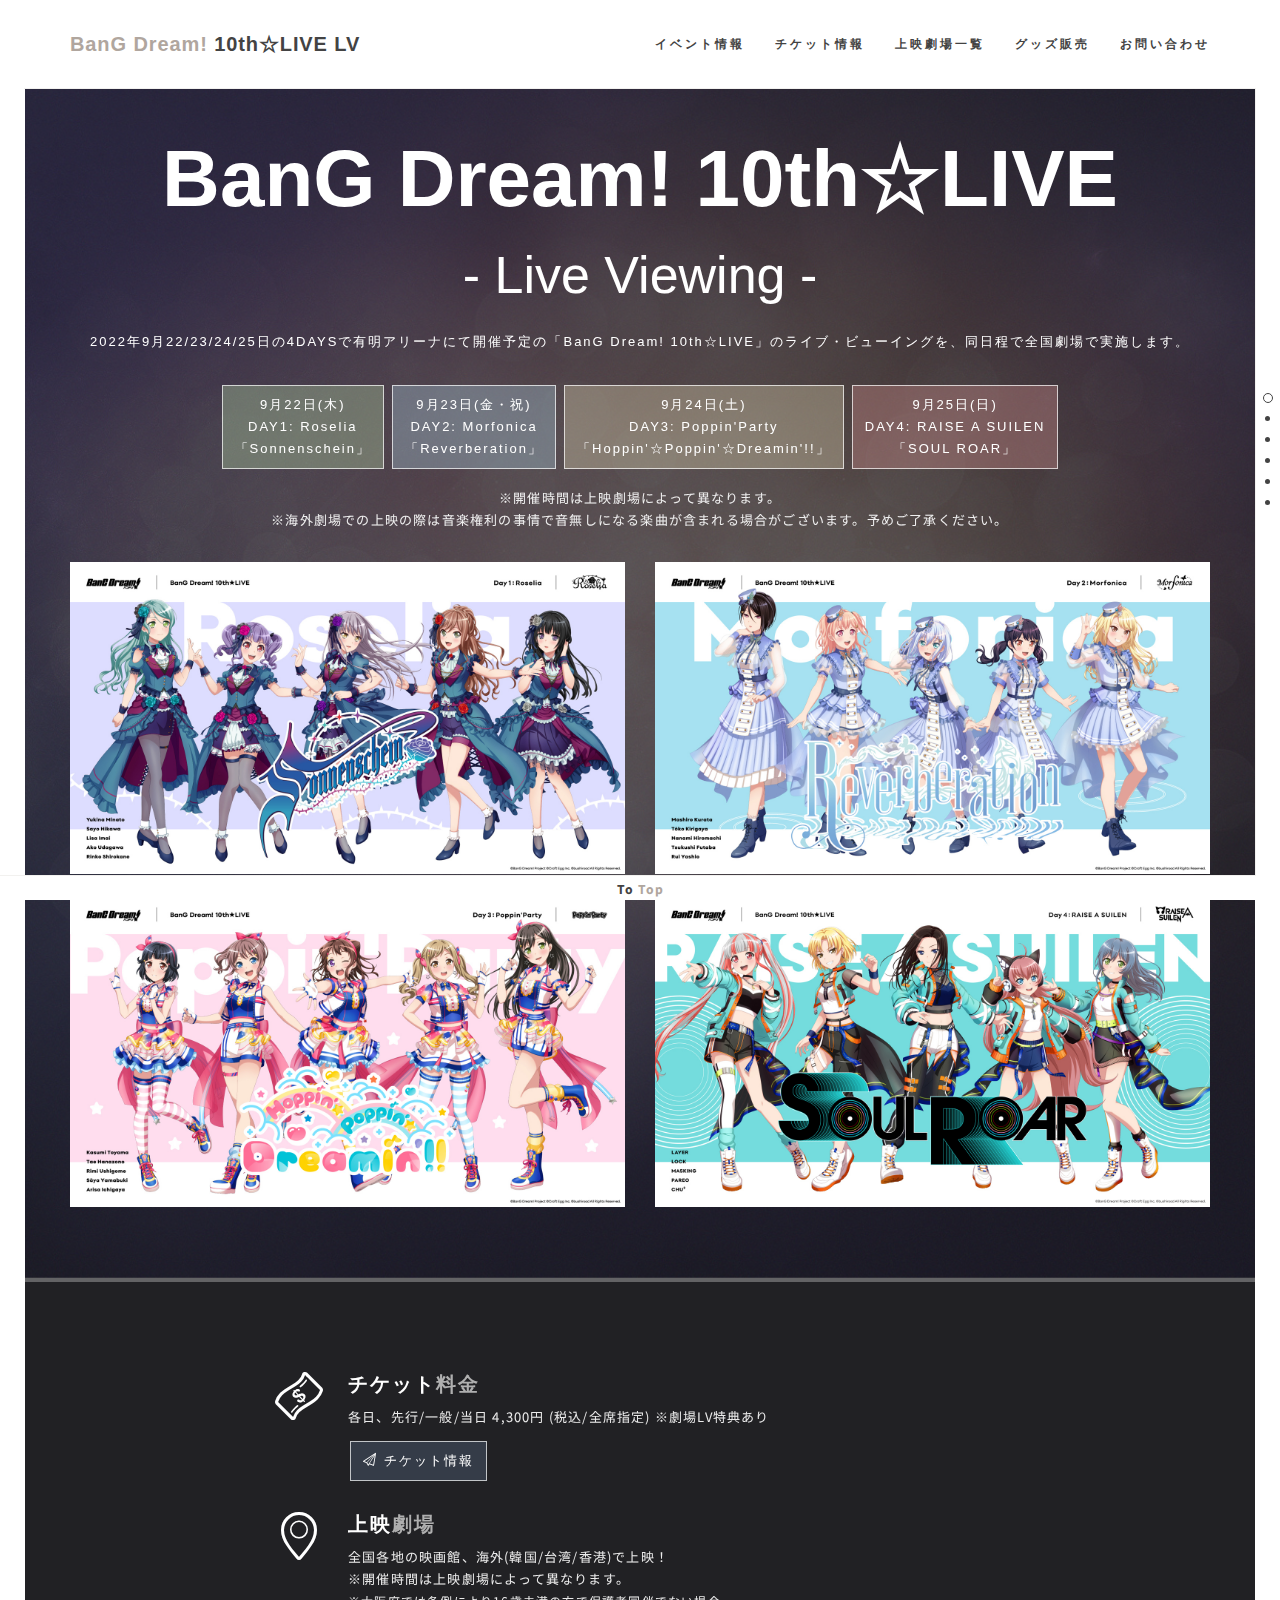
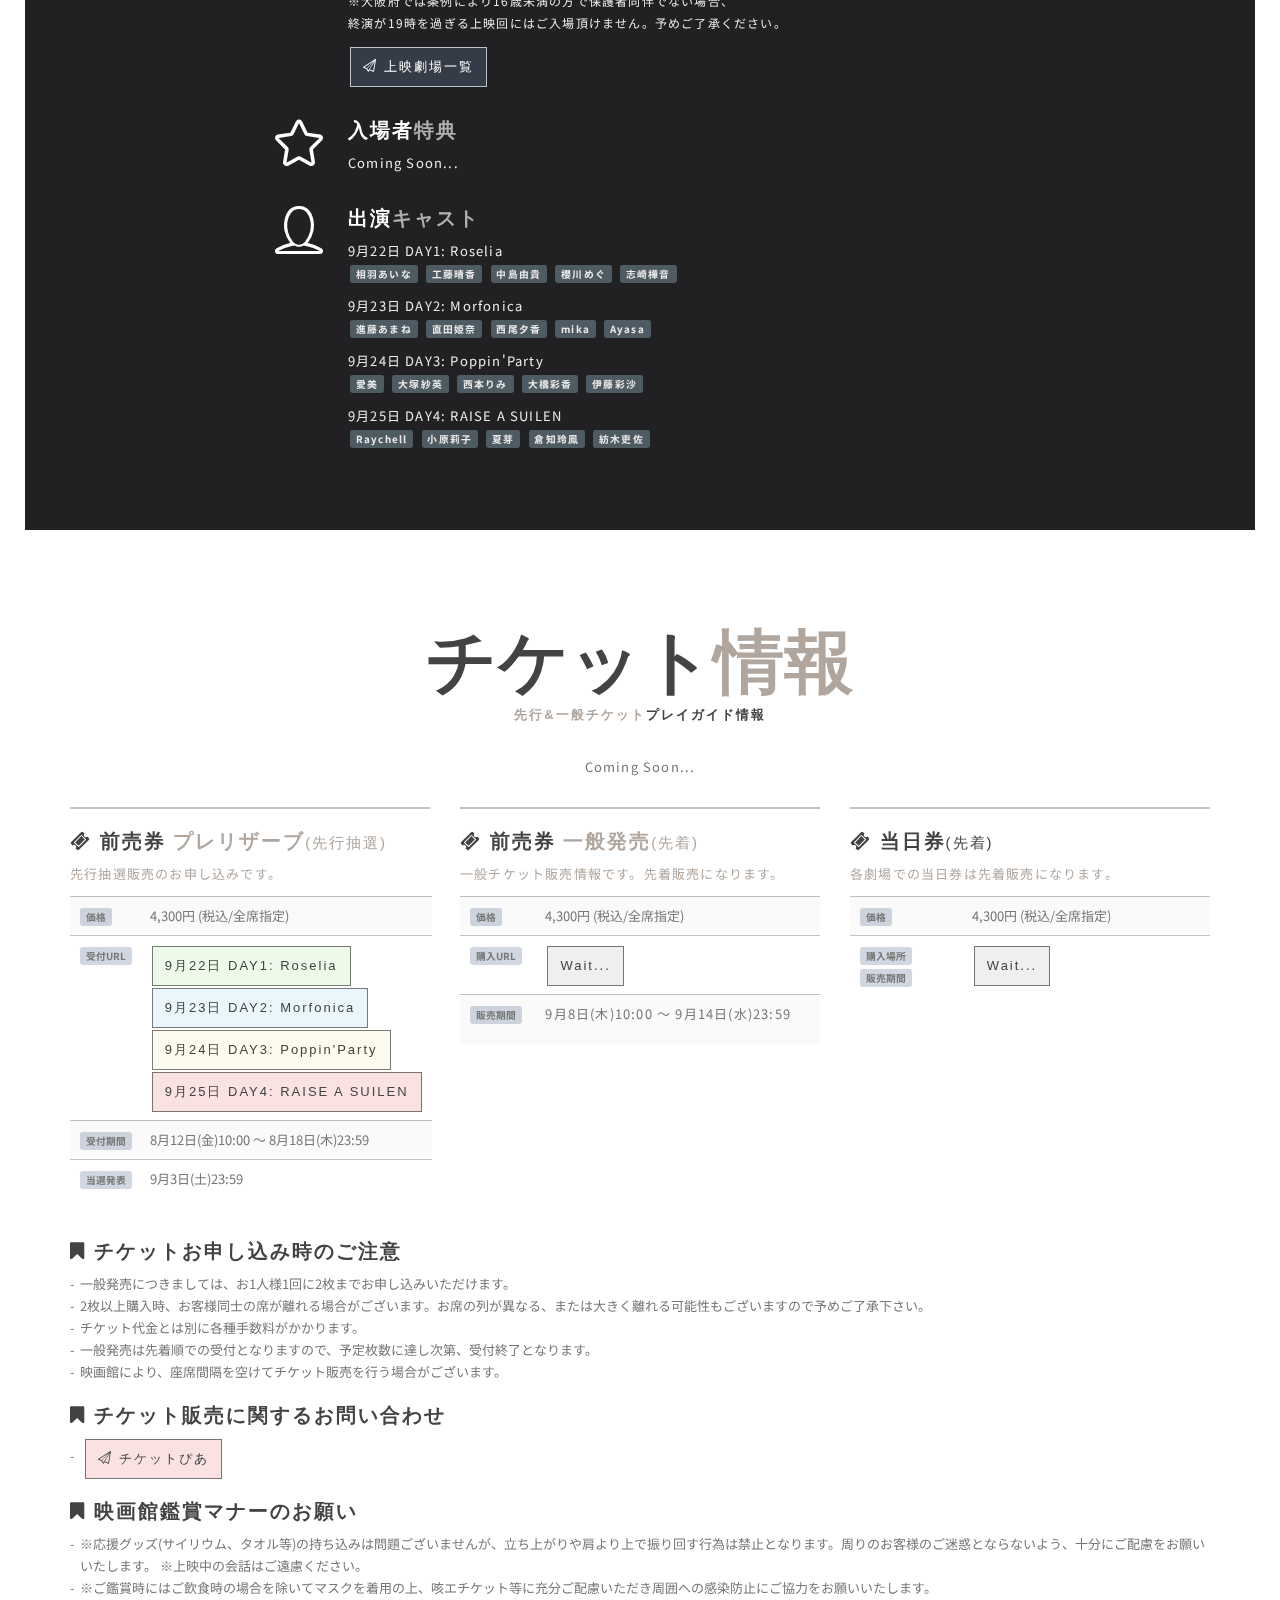
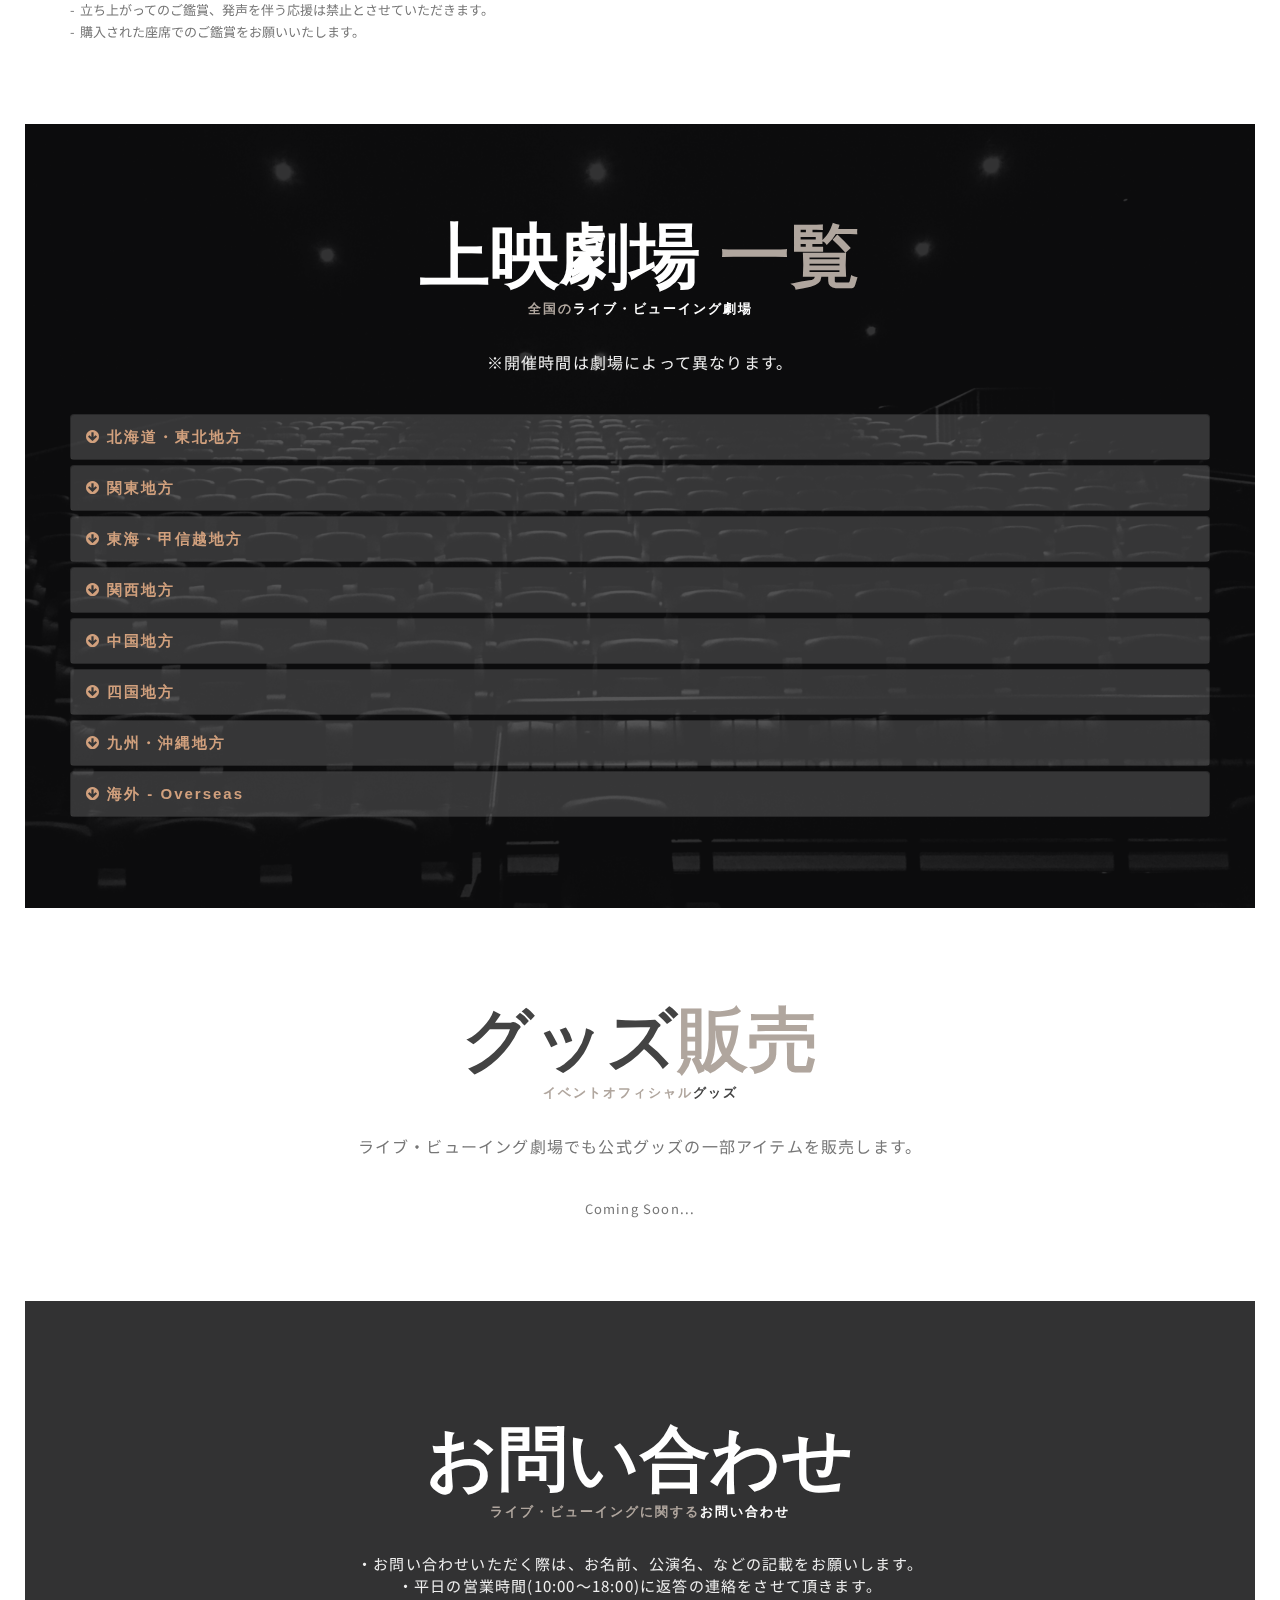
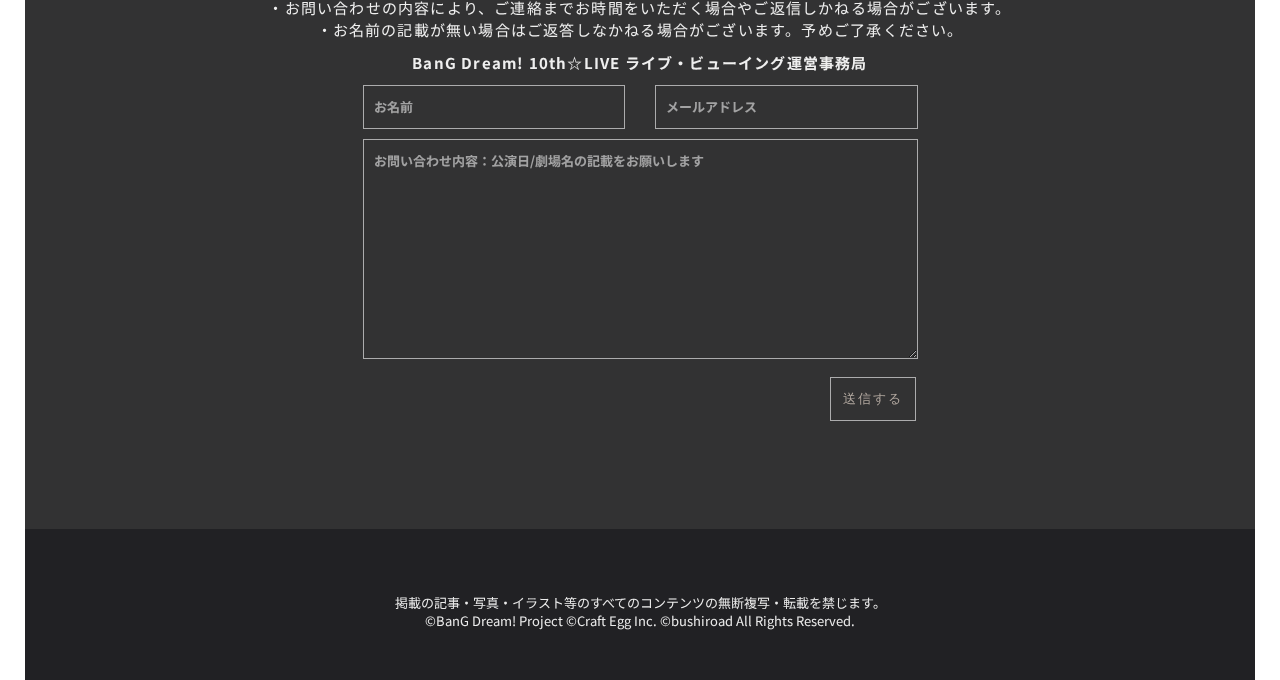
==== index0812.html @ b0d1da99 "切り替え後" ====
<!DOCTYPE html>
<html lang="ja" class="background-100-e">
	<head>
		<meta charset="utf-8" />
    <script type="text/javascript" charset="UTF-8"></script>
		<meta http-equiv="X-UA-Compatible" content="IE=edge">
		<title>BanG Dream! 10th☆LIVE ライブ・ビューイング公式サイト。</title>
		<meta name="description" content="BanG Dream! 10th☆LIVE ライブ・ビューイング公式サイトです。" />
		<meta name="keywords" content="BanG Dream!, バンドリ, Roselia, RAISE A SUILEN ,Morfonica, Poppin'Party, ライブ・ビューイング" />
		<meta name="viewport" content="width=device-width, initial-scale=1.0" />
		<link rel="stylesheet" href="bower_components/fontawesome/css/font-awesome.min.css" />
		<link rel="stylesheet" href="bower_components/animate.css/animate.min.css" />
		<link rel="stylesheet" href="bower_components/minicolors/jquery.minicolors.css" />
		<link rel="stylesheet" href="bower_components/slick.js/slick/slick.css" />
		<link rel="stylesheet" href="bower_components/slick.js/slick/slick-theme.css" />
		<link rel="stylesheet" href="bootstrap/dist/css/bootstrap-custom.min.css" />
		<link rel="stylesheet" href="lib/linecons/style.css" />
		<link rel="stylesheet" href="styles/style.min.css" />
		<link rel="stylesheet" href="theme-custom.css" />
		<link rel="icon" href="favicon.ico" sizes="any">
		<link rel="apple-touch-icon" href="apple-touch-icon.png" />
		<link rel="apple-touch-icon" sizes="57x57" href="apple-touch-icon-57x57.png" />
		<link rel="apple-touch-icon" sizes="72x72" href="apple-touch-icon-72x72.png" />
		<link rel="apple-touch-icon" sizes="76x76" href="apple-touch-icon-76x76.png" />
		<link rel="apple-touch-icon" sizes="114x114" href="apple-touch-icon-114x114.png" />
		<link rel="apple-touch-icon" sizes="120x120" href="apple-touch-icon-120x120.png" />
		<link rel="apple-touch-icon" sizes="144x144" href="apple-touch-icon-144x144.png" />
		<link rel="apple-touch-icon" sizes="152x152" href="apple-touch-icon-152x152.png" />
		<link href="https://fonts.googleapis.com/css2?family=Lato:wght@400;700&family=Noto+Sans+JP:wght@400;700&display=swap" rel="stylesheet">
	</head>
	<body class="state1 background-100-e">
		
		<div class="page-border bottom colors-e background-solid"><a href="#top" class="hover-effect">To <span class="highlight">Top</span></a></div>
		
		<!-- BEGIN: Top menu -->
		<div class="page-border right colors-e background-solid"></div>
		<nav class="navbar navbar-default navbar-fixed-top page-transition colors-e background-solid" role="navigation" id="top-nav">
			<div class="container">
				<div class="navbar-header">
					<a class="menu-toggle navbar-toggle" data-toggle="collapse" data-target=".navbar-collapse" href="#"><span></span></a>
					<a class="navbar-brand" href=""><span class="highlight">BanG Dream!</span> 10th☆LIVE LV</a>
				</div>
				<div class="collapse navbar-collapse">
					<ul class="nav navbar-nav navbar-right">
						<li><a href="#about" class="hover-effect">イベント情報</a></li>
						<li><a href="#playguide" class="hover-effect">チケット情報</a></li>
						<li><a href="#venue" class="hover-effect">上映劇場一覧</a></li>
						<li><a href="#goods" class="hover-effect">グッズ販売</a></li>
						<li><a href="#contact" class="hover-effect">お問い合わせ</a></li>
					</ul>
				</div>
			</div>
		</nav>
		<!-- END: Top menu -->
		<ul id="dot-scroll" class="colors-e background-solid"></ul>
		
		
		<!-- BEGIN: Page content -->
		<section id="home">
			<div class="view">
				<img alt class="bg" src="images/placeholders/img_day4.jpg" />
				<img alt class="bg" src="images/placeholders/img_day3.jpg" />
				<img alt class="bg" src="images/placeholders/img_day2.jpg" />
				<img alt class="bg" src="images/placeholders/img_day1.jpg" />
				<img alt class="bg" src="images/placeholders/img_10th4days.png" />
				<img alt class="bg" src="images/placeholders/img_1920x1200.jpg" />
				<div class="content home-suzi full-size colors-h background-70-g">
					<div class="container">
						<div class="row">
							<div class="col-md-8 col-md-offset-2">
							</div>
						</div>
						<h1 class="text-center">BanG Dream! 10th☆LIVE</h1>
						<h2><span class="thin-font-weight">- Live Viewing -</span></h2>
					  <div class="row mt-30">
							<div class="col-md-12">
								<p class="title text-center">
									2022年9月22/23/24/25日の4DAYSで有明アリーナにて開催予定の「BanG Dream! 10th☆LIVE」のライブ・ビューイングを、同日程で全国劇場で実施します。</p>
						<p class="text-center mt-30">
							<button type="button" class="btn btn-success heading border-heading daybtn">9月22日(木)<br>DAY1: Roselia<br>「Sonnenschein」</button> 
							<button type="button" class="btn btn-info heading border-heading daybtn">9月23日(金・祝)<br>DAY2: Morfonica<br>「Reverberation」</button> 
						    <button type="button" class="btn btn-warning heading border-heading daybtn">9月24日(土)<br>DAY3: Poppin'Party<br>「Hoppin'☆Poppin'☆Dreamin'!!」</button> 
						    <button type="button" class="btn btn-danger heading border-heading daybtn">9月25日(日)<br>DAY4: RAISE A SUILEN<br>「SOUL ROAR」</button>
						</p>
						<p class="text-center">※開催時間は上映劇場によって異なります。<br>
※海外劇場での上映の際は音楽権利の事情で音無しになる楽曲が含まれる場合がございます。予めご了承ください。</p>
						
					</div>
						  <div class="col-sm-12 col-md-6 mt-20">
									<img src="images/placeholders/img_day1.jpg" width="100%" alt="9月22日(木) DAY1: Roselia「Sonnenschein」"/>
							</div>
						  <div class="col-sm-12 col-md-6 mt-20">
									<img src="images/placeholders/img_day2.jpg" width="100%" alt="9月23日(金・祝) DAY2: Morfonica「Reverberation」"/>
							</div>
						  <div class="col-sm-12 col-md-6 mt-20">
									<img src="images/placeholders/img_day3.jpg" width="100%" alt="9月24日(土) DAY3: Poppin'Party「Hoppin'☆Poppin'☆Dreamin'!!」"/>
							</div>
						  <div class="col-sm-12 col-md-6 mt-20">
									<img src="images/placeholders/img_day4.jpg" width="100%" alt="9月25日(日)) DAY4: RAISE A SUILEN「SOUL ROAR」"/>
							</div>
						</div>
					</div>
				</div>
				</div>
		</section>
			
		<section id="about">
			
			<div class="view">
				<div class="content colors-g">
					<div class="container">						
						
						
						<div class="row">
							
							<div class="col-md-8 col-md-offset-2">
								<div class="col-icon">
									<i class="li_banknote"></i>
								</div>
								<div class="col-content">
									<h4>チケット<span class="highlight">料金</span></h4>
									<p>各日、先行/一般/当日 4,300円 (税込/全席指定) ※劇場LV特典あり</p>
									<p><a href="#playguide">
									  <button type="button" class="btn btn-primary heading border-heading"><i class="li_paperplane"></i> チケット情報</button>
									</a></p>
								</div>
							</div>
							
							</div>
						<div class="row">
							
							<div class="col-md-8 col-md-offset-2">
								<div class="col-icon">
									<i class="li_location"></i>
								</div>
								<div class="col-content">
									<h4>上映<span class="highlight">劇場</span></h4>
									<p>全国各地の映画館、海外(韓国/台湾/香港)で上映！<br>
										※開催時間は上映劇場によって異なります。<br>
<span class="small">※大阪府では条例により16歳未満の方で保護者同伴でない場合、<br>
終演が19時を過ぎる上映回にはご入場頂けません。予めご了承ください。</span></p>
									<p><a href="#venue">
									  <button type="button" class="btn btn-primary heading border-heading"><i class="li_paperplane"></i> 上映劇場一覧</button>
									</a></p>
								</div>
							</div>
							
						</div>
						<div class="row">
							<div class="col-md-8 col-md-offset-2">
								<div class="col-icon">
									<i class="li_star"></i>
								</div>
								<div class="col-content">
									<h4>入場者<span class="highlight">特典</span></h4>
									<p>Coming Soon...</p>
								</div>
							</div>
							
							</div>
						<div class="row">
							
							<div class="col-md-8 col-md-offset-2">
								<div class="col-icon">
									<i class="li_user"></i>
								</div>
								<div class="col-content">
									<h4>出演<span class="highlight">キャスト</span></h4>
									<p>9月22日 DAY1: Roselia<br>
<span class="label label-info">相羽あいな</span> <span class="label label-info">工藤晴香</span> <span class="label label-info">中島由貴</span> <span class="label label-info">櫻川めぐ</span> <span class="label label-info">志崎樺音</span></p>
									<p>9月23日 DAY2: Morfonica<br>
<span class="label label-info">進藤あまね</span> <span class="label label-info">直田姫奈</span> <span class="label label-info">西尾夕香</span> <span class="label label-info">mika</span> <span class="label label-info">Ayasa</span></p>
									<p>9月24日 DAY3: Poppin'Party<br>
<span class="label label-info">愛美</span> <span class="label label-info">大塚紗英</span> <span class="label label-info">西本りみ</span> <span class="label label-info">大橋彩香</span> <span class="label label-info">伊藤彩沙</span></p>
									<p>9月25日 DAY4: RAISE A SUILEN<br>
<span class="label label-info">Raychell</span> <span class="label label-info">小原莉子</span> <span class="label label-info">夏芽</span> <span class="label label-info">倉知玲鳳</span> <span class="label label-info">紡木吏佐</span></p>

									
								</div>
							</div>
						</div>
					</div>
				</div>
			</div>
			
		</section>
		
		<section id="playguide">
			<div class="view">
				<img alt class="bg" src="images/placeholders/img_10th4days.png" />
				<img alt class="bg" src="images/placeholders/img_10th4days.png" />
				<div class="content colors-e">
					<div class="container">
						<h2>チケット<span class="highlight">情報</span></h2>
						<p class="header-details"><span class="highlight">先行&amp;一般チケット</span>プレイガイド情報</p>
						<p class="text-center">Coming Soon...</p>
						<div class="row">
							
							<div class="col-md-4 top-line">
								<h4><i class="fa fa-ticket "></i> 前売券 <span class="highlight">プレリザーブ<span class="small">(先行抽選)</span></span> </h4>
								<p class="highlight">先行抽選販売のお申し込みです。</p>
								<table class="table">
									<tbody>
		<tr class="active">
			<td><span class="label label-primary">価格</span></td>
			<td>4,300円 (税込/全席指定)</td>
		</tr>
										<tr>
											<td><span class="label label-primary">受付URL</span></td>
			<td><a href="https://w.pia.jp/t/bang-dream-10th-r/" target="_blank"><button type="button" class="btn btn-success heading border-heading">9月22日 DAY1: Roselia</button></a><br>
				<a href="https://w.pia.jp/t/bang-dream-10th-m/" target="_blank"><button type="button" class="btn btn-info heading border-heading">9月23日 DAY2: Morfonica</button></a><br>
				<a href="https://w.pia.jp/t/bang-dream-10th-p/" target="_blank"><button type="button" class="btn btn-warning heading border-heading">9月24日 DAY3: Poppin'Party</button></a><br>
				<a href="https://w.pia.jp/t/bang-dream-10th-ra/" target="_blank"><button type="button" class="btn btn-danger heading border-heading">9月25日 DAY4: RAISE A SUILEN</button></a>
		 			</td>
		</tr>
		<tr class="active">
			<td><span class="label label-primary">受付期間</span></td>
			<td>8月12日(金)10:00 ～ 8月18日(木)23:59</td>
		</tr>
		<tr>
			<td><span class="label label-primary">当選発表</span></td>
			<td>9月3日(土)23:59</td>
		</tr>
	</tbody>
								</table>
							</div>
							<div class="col-md-4 top-line">
								<h4><i class="fa fa-ticket "></i> 前売券 <span class="highlight">一般発売<span class="small">(先着)</span></span></h4>
								<p class="highlight">一般チケット販売情報です。先着販売になります。</p>
								<table class="table">
									<tbody>
										<tr class="active">
											<td><span class="label label-primary">価格</span></td>
			<td>4,300円 (税込/全席指定)</td>
		</tr>
		<tr>
			<td><span class="label label-primary">購入URL</span></td>
			<td>
			  <button type="button" class="btn heading border-heading">Wait...</button>
		 			</td>
		</tr>
		<tr class="active">
			<td><span class="label label-primary">販売期間</span></td>
			<td><p>9月8日(木)10:00 ～ 9月14日(水)23:59</p></td>
		</tr>
	</tbody>
								</table>
							</div>
							<div class="col-md-4 top-line">
								<h4><i class="fa fa-ticket "></i> 当日券<span class="small">(先着)</span></h4>
								<p class="highlight">各劇場での当日券は先着販売になります。</p>
								<table class="table">
									<tbody>
										<tr class="active">
											<td><span class="label label-primary">価格</span></td>
			<td>4,300円 (税込/全席指定)</td>
		</tr>
		<tr>
			<td><span class="label label-primary">購入場所</span><br>
<span class="label label-primary">販売期間</span></td>
			<td><button type="button" class="btn heading border-heading">Wait...</button>
				<!-- 6月17日(金) ～ 各劇場で随時発売開始 --></td>
		</tr>
	</tbody>
								</table>
								
							</div>
							
						</div>

						<h4><i class="fa fa-bookmark "></i> チケットお申し込み時のご注意</h4>
						<ul class="simple">
						<li>一般発売につきましては、お1人様1回に2枚までお申し込みいただけます。</li>
						<li>2枚以上購入時、お客様同士の席が離れる場合がございます。お席の列が異なる、または大きく離れる可能性もございますので予めご了承下さい。</li>
						<li>チケット代金とは別に各種手数料がかかります。</li>
							<li>一般発売は先着順での受付となりますので、予定枚数に達し次第、受付終了となります。</li>
							<li>映画館により、座席間隔を空けてチケット販売を行う場合がございます。</li>
						</ul>
						<h4><i class="fa fa-bookmark "></i> チケット販売に関するお問い合わせ</h4>
						<ul class="simple">
						<li><a href="https://t.pia.jp/help/index.jsp" target="_blank">
						  <button type="button" class="btn btn-danger heading border-heading"><i class="li_paperplane"></i> チケットぴあ</button>
						</a></li>
						</ul>
						<h4><i class="fa fa-bookmark "></i> 映画館鑑賞マナーのお願い</h4>
						<ul class="simple">
						<li>※応援グッズ(サイリウム、タオル等)の持ち込みは問題ございませんが、立ち上がりや肩より上で振り回す行為は禁止となります。周りのお客様のご迷惑とならないよう、十分にご配慮をお願いいたします。
							※上映中の会話はご遠慮ください。</li>
							<li>※ご鑑賞時にはご飲食時の場合を除いてマスクを着用の上、咳エチケット等に充分ご配慮いただき周囲への感染防止にご協力をお願いいたします。</li>
<li>立ち上がってのご鑑賞、発声を伴う応援は禁止とさせていただきます。</li>
<li>購入された座席でのご鑑賞をお願いいたします。</li>
						</ul>

					</div>
				</div>
			</div>
			
		</section>
		
		
		<section id="venue">
			<div class="view">
				<img alt class="bg" src="images/placeholders/img_1920x1200c.jpg" /><img alt class="bg" src="images/placeholders/img_1920x1200c.jpg" />
				<div class="content colors-h">
					<div class="container">
						<h2>上映劇場 <span class="highlight">一覧</span></h2>
						<p class="header-details"><span class="highlight">全国の</span>ライブ・ビューイング劇場</p>
						<p class="lead">※開催時間は劇場によって異なります。</p>
						<div class="row">
    <div class="col-md-12">
        <div class="panel-group">
<div class="panel panel-default">
<div class="panel-heading">
<h4 class="panel-title">
<a data-toggle="collapse" data-parent="#accordion" href="#collapseOne">
<i class="fa fa-arrow-circle-down"></i> 北海道・東北地方
</a>
</h4>
</div>
<div id="collapseOne" class="panel-collapse collapse">
<div class="panel-body">
<table class="table">
<thead>
<tr>
<th>都道府県名</th>
<th>劇場名</th>
<th>電話番号</th>
<th>上映日</th>
</tr>
</thead>
<tbody>
<tr class="active">
<td>北海道</td>
<td>イオンシネマ旭川駅前 <a href="https://www.aeoncinema.com/cinema/asahikawa/" target="_blank"><span class="label label-default">WEB</span></a></td>
<td><a target="_blank"  href="tel:0166-74-6411"><i class="fa fa-phone"></i> 0166-74-6411</a></td>
<td>
<div><span class="label label-info">9/22(木)</span>　<span class="label label-danger">9/23(金)</span>　<span class="label label-danger">9/24(土)</span>　<span class="label label-danger">9/25(日)</span></div>
</td>
</tr>
<tr>
<td>宮城県</td>
<td>イオンシネマ新利府 <a href="https://www.aeoncinema.com/cinema/rifu/" target="_blank"><span class="label label-default">WEB</span></a></td>
<td><a target="_blank"  href="tel:022-349-5990"><i class="fa fa-phone"></i> 022-349-5990</a></td>
<td>
<div><span class="label label-info">9/22(木)</span>　<span class="label label-danger">9/23(金)</span>　<span class="label label-danger">9/24(土)</span>　<span class="label label-danger">9/25(日)</span></div>
</td>
</tr>
<tr class="active">
<td>山形県</td>
<td>イオンシネマ天童 <a href="https://www.aeoncinema.com/cinema/tendo/" target="_blank"><span class="label label-default">WEB</span></a></td>
<td><a target="_blank"  href="tel:023-665-1166"><i class="fa fa-phone"></i> 023-665-1166</a></td>
<td>
<div><span class="label label-info">9/22(木)</span>　<span class="label label-danger">9/23(金)</span>　<span class="label label-danger">9/24(土)</span>　<span class="label label-danger">9/25(日)</span></div>
</td>
</tr>
<tr>
<td>福島県</td>
<td>イオンシネマ福島 <a href="https://www.aeoncinema.com/cinema/fukushima/" target="_blank"><span class="label label-default">WEB</span></a></td>
<td><a target="_blank"  href="tel:024-533-0740"><i class="fa fa-phone"></i> 024-533-0740</a></td>
<td>
<div><span class="label label-info">9/22(木)</span>　<span class="label label-danger">9/23(金)</span>　<span class="label label-danger">9/24(土)</span>　<span class="label label-danger">9/25(日)</span></div>
</td>
</tr>
</tbody>
</table>

</div>
</div>
</div>
<div class="panel panel-default">
<div class="panel-heading">
<h4 class="panel-title">
<a data-toggle="collapse" data-parent="#accordion" href="#collapseTwo">
<i class="fa fa-arrow-circle-down"></i> 関東地方
</a>
</h4>
</div>
<div id="collapseTwo" class="panel-collapse collapse">
<div class="panel-body">
<table class="table">
<thead>
<tr>
<th>都道府県名</th>
<th>劇場名</th>
<th>電話番号</th>
<th>上映日</th>
</tr>
</thead>
<tbody>
<tr class="active">
<td>茨城県</td>
<td>TOHOシネマズひたちなか <a href="https://hlo.tohotheater.jp/net/schedule/024/TNPI2000J01.do" target="_blank"><span class="label label-default">WEB</span></a></td>
<td><a target="_blank"  href="tel:0570-783-018"><i class="fa fa-phone"></i> 0570-783-018</a></td>
<td>
<div><span class="label label-info">9/22(木)</span>　<span class="label label-danger">9/23(金)</span>　<span class="label label-danger">9/24(土)</span>　<span class="label label-danger">9/25(日)</span></div>
</td>
</tr>
<tr class="active">
<td>群馬県</td>
<td>イオンシネマ高崎 <a href="https://www.aeoncinema.com/cinema/takasaki/" target="_blank"><span class="label label-default">WEB</span></a></td>
<td><a target="_blank"  href="tel:027-310-9702"><i class="fa fa-phone"></i> 027-310-9702</a></td>
<td>
<div><span class="label label-info">9/22(木)</span>　<span class="label label-danger">9/23(金)</span>　<span class="label label-danger">9/24(土)</span>　<span class="label label-danger">9/25(日)</span></div>
</td>
</tr>
<tr>
<td>埼玉県</td>
<td>シネプレックス幸手 <a href="https://www.unitedcinemas.jp/satte/about-theater.html" target="_blank"><span class="label label-default">WEB</span></a></td>
<td><a target="_blank"  href="tel:0570-783-733"><i class="fa fa-phone"></i> 0570-783-733</a></td>
<td>
<div><span class="label label-info">9/22(木)</span>　<span class="label label-danger">9/23(金)</span>　<span class="label label-danger">9/24(土)</span>　<span class="label label-danger">9/25(日)</span></div>
</td>
</tr>
<tr>
<td>埼玉県</td>
<td>イオンシネマ大宮 <a href="https://cinema.aeoncinema.com/wm/ohmiya/" target="_blank"><span class="label label-default">WEB</span></a></td>
<td><a target="_blank"  href="tel:048-654-9494"><i class="fa fa-phone"></i> 048-654-9494</a></td>
<td>
<div><span class="label label-info">9/22(木)</span>　<span class="label label-danger">9/23(金)</span>　<span class="label label-danger">9/24(土)</span>　<span class="label label-danger">9/25(日)</span></div>
</td>
</tr>
<tr class="active">
<td>埼玉県</td>
<td>イオンシネマ熊谷 <a href="https://www.aeoncinema.com/cinema/kumagaya/" target="_blank"><span class="label label-default">WEB</span></a></td>
<td><a target="_blank"  href="tel:048-526-0707"><i class="fa fa-phone"></i> 048-526-0707</a></td>
<td>
    <div><span class="label label-info">9/22(木)</span>　<span class="label label-danger">9/23(金)</span>　<span class="label label-danger">9/24(土)</span>　<span class="label label-danger">9/25(日)</span></div>
</td>
</tr>
<tr class="active">
<td>千葉県</td>
<td>MOVIX柏の葉 <a href="https://www.smt-cinema.com/site/kashiwanoha/" target="_blank"><span class="label label-default">WEB</span></a></td>
<td><a target="_blank"  href="tel:050-6865-3401"><i class="fa fa-phone"></i> 050-6865-3401</a></td>
<td>
<div><span class="label label-info">9/22(木)</span>　<span class="label label-danger">9/23(金)</span>　<span class="label label-danger">9/24(土)</span>　<span class="label label-danger">9/25(日)</span></div>
</td>
</tr>
<tr class="active">
<td>千葉県</td>
<td>TOHOシネマズ市原 <a href="https://hlo.tohotheater.jp/net/schedule/071/TNPI2000J01.do" target="_blank"><span class="label label-default">WEB</span></a></td>
<td><a target="_blank"  href="tel:050-6868-5058"><i class="fa fa-phone"></i> 050-6868-5058</a></td>
<td>
<div><span class="label label-info">9/22(木)</span>　<span class="label label-danger">9/23(金)</span>　<span class="label label-danger">9/24(土)</span>　<span class="label label-danger">9/25(日)</span></div>
</td>
</tr>
<tr>
<td>千葉県</td>
<td>イオンシネマ千葉ニュータウン <a href="https://www.aeoncinema.com/cinema/chiba/" target="_blank"><span class="label label-default">WEB</span></a></td>
<td><a target="_blank"  href="tel:0476-40-7887"><i class="fa fa-phone"></i> 0476-40-7887</a></td>
<td>
<div><span class="label label-info">9/22(木)</span>　<span class="label label-danger">9/23(金)</span>　<span class="label label-danger">9/24(土)</span>　<span class="label label-danger">9/25(日)</span></div>
</td>
</tr>
<tr class="active">
	<td>千葉県</td>
    <td>イオンシネマ幕張新都心 <a href="https://www.aeoncinema.com/cinema/makuhari/" target="_blank"><span class="label label-default">WEB</span></a></td>
    <td><a target="_blank"  href="tel:043-213-3500"><i class="fa fa-phone"></i> 043-213-3500</a></td>
    <td>
    <div><span class="label label-info">9/22(木)</span>　<span class="label label-danger">9/23(金)</span>　<span class="label label-danger">9/24(土)</span>　<span class="label label-danger">9/25(日)</span></div>
    </td>
    </tr>
<tr>
<td>東京都</td>
<td>新宿ピカデリー <a href="http://www.smt-cinema.com/site/shinjuku/" target="_blank"><span class="label label-default">WEB</span></a></td>
<td><a target="_blank"  href="tel:050-6861-3011"><i class="fa fa-phone"></i> 050-6861-3011</a></td>
<td>
<div><span class="label label-info">9/22(木)</span></div>
</td>
</tr>
<tr>
<td>東京都</td>
<td>グランドシネマサンシャイン池袋 <a href="https://www.unitedcinemas.jp/odaiba/index.html" target="_blank"><span class="label label-default">WEB</span></a></td>
<td><a target="_blank"  href="tel:03-6915-2722"><i class="fa fa-phone"></i> 03-6915-2722</a></td>
<td>
<div><span class="label label-info">9/22(木)</span></div>
</td>
</tr>
<tr>
<td>東京都</td>
<td>ユナイテッド・シネマ アクアシティお台場 <a href="https://www.unitedcinemas.jp/odaiba/index.html" target="_blank"><span class="label label-default">WEB</span></a></td>
<td><a target="_blank"  href="tel:0570-783-804"><i class="fa fa-phone"></i> 0570-783-804</a></td>
<td>
<div><span class="label label-info">9/22(木)</span>　<span class="label label-danger">9/23(金)</span>　<span class="label label-danger">9/24(土)</span>　<span class="label label-danger">9/25(日)</span></div>
</td>
</tr>
<tr class="active">
    <td>東京都</td>
    <td>TOHOシネマズ南大沢 <a href="https://hlo.tohotheater.jp/net/schedule/006/TNPI2000J01.do" target="_blank"><span class="label label-default">WEB</span></a></td>
    <td><a target="_blank"  href="tel:050-6868-5016"><i class="fa fa-phone"></i> 050-6868-5016</a></td>
    <td>
    <div><span class="label label-info">9/22(木)</span>　<span class="label label-danger">9/23(金)</span>　<span class="label label-danger">9/24(土)</span>　<span class="label label-danger">9/25(日)</span></div>
    </td>
    </tr>
<tr>
<td>東京都</td>
<td>TOHOシネマズ錦糸町 <a href="https://hlo.tohotheater.jp/net/schedule/029/TNPI2000J01.do" target="_blank"><span class="label label-default">WEB</span></a></td>
<td><a target="_blank"  href="tel:03-5637-1040"><i class="fa fa-phone"></i> 03-5637-1040</a></td>
<td>
<div><span class="label label-info">9/22(木)</span>　<span class="label label-danger">9/23(金)</span>　<span class="label label-danger">9/24(土)</span>　<span class="label label-danger">9/25(日)</span></div>
</td>
</tr>
<tr>
<td>東京都</td>
<td>T・ジョイ PRINCE 品川 <a href="https://tjoy.jp/t-joy_yokohama" target="_blank"><span class="label label-default">WEB</span></a></td>
<td><a target="_blank"  href="tel:045-534-5680"><i class="fa fa-phone"></i> 045-534-5680</a></td>
<td>
<div><span class="label label-info">9/22(木)</span>　<span class="label label-danger">9/23(金)</span>　<span class="label label-danger">9/24(土)</span>　<span class="label label-danger">9/25(日)</span></div>
</td>
</tr>
<tr class="active">
<td>東京都</td>
<td>イオンシネマ板橋 <a href="https://www.aeoncinema.com/cinema/itabashi/" target="_blank"><span class="label label-default">WEB</span></a></td>
<td><a target="_blank"  href="tel:03-3937-1551"><i class="fa fa-phone"></i> 03-3937-1551</a></td>
<td>
<div><span class="label label-info">9/22(木)</span>　<span class="label label-danger">9/23(金)</span>　<span class="label label-danger">9/24(土)</span>　<span class="label label-danger">9/25(日)</span></div>
</td>
</tr>	 	
<tr>
<td>神奈川県</td>
<td>TOHOシネマズららぽーと横浜 <a href="https://hlo.tohotheater.jp/net/schedule/036/TNPI2000J01.do" target="_blank"><span class="label label-default">WEB</span></a></td>
<td><a target="_blank"  href="tel:050-6868-5046"><i class="fa fa-phone"></i> 050-6868-5046</a></td>
<td>
<div><span class="label label-info">9/22(木)</span>　<span class="label label-danger">9/23(金)</span>　<span class="label label-danger">9/24(土)</span>　<span class="label label-danger">9/25(日)</span></div>
</td>
</tr>
<tr>
<td>神奈川県</td>
<td>Ｔ・ジョイ横浜  <a href="https://tjoy.jp/t-joy_yokohama" target="_blank"><span class="label label-default">WEB</span></a></td>
<td><a target="_blank"  href="tel:045-534-5680"><i class="fa fa-phone"></i> 045-534-5680</a></td>
<td>
<div><span class="label label-info">9/22(木)</span>　<span class="label label-danger">9/23(金)</span>　<span class="label label-danger">9/24(土)</span>　<span class="label label-danger">9/25(日)</span></div>
</td>
</tr>
<tr>
<td>神奈川県</td>
<td>イオンシネマ茅ヶ崎 <a href="https://www.aeoncinema.com/cinema/chigasaki/" target="_blank"><span class="label label-default">WEB</span></a></td>
<td><a target="_blank"  href="tel:0467-57-1000"><i class="fa fa-phone"></i> 0467-57-1000</a></td>
<td>
<div><span class="label label-info">9/22(木)</span>　<span class="label label-danger">9/23(金)</span>　<span class="label label-danger">9/24(土)</span>　<span class="label label-danger">9/25(日)</span></div>
</td>
</tr>
<tr class="active">
<td>神奈川県</td>
<td>イオンシネマ海老名 <a href="https://www.aeoncinema.com/cinema/ebina/" target="_blank"><span class="label label-default">WEB</span></a></td>
<td><a target="_blank"  href="tel:046-233-4444"><i class="fa fa-phone"></i> 046-233-4444</a></td>
<td>
<div><span class="label label-info">9/22(木)</span>　<span class="label label-danger">9/23(金)</span>　<span class="label label-danger">9/24(土)</span>　<span class="label label-danger">9/25(日)</span></div>
</td>
</tr>
</tbody>
</table>

</div>
</div>
</div>
<div class="panel panel-default">
<div class="panel-heading">
<h4 class="panel-title">
<a data-toggle="collapse" data-parent="#accordion" href="#collapseThree">
<i class="fa fa-arrow-circle-down"></i> 東海・甲信越地方
</a>
</h4>
</div>
<div id="collapseThree" class="panel-collapse collapse">
<div class="panel-body">
<table class="table">
<thead>
<tr>
<th>都道府県名</th>
<th>劇場名</th>
<th>電話番号</th>
<th>上映日</th>
</tr>
</thead>
<tbody>
<tr class="active">
<td>新潟県</td>
<td>ユナイテッド・シネマ新潟 <a href="https://www.unitedcinemas.jp/niigata/index.html" target="_blank"><span class="label label-default">WEB</span></a></td>
<td><a target="_blank"  href="tel:0570-783-401"><i class="fa fa-phone"></i> 0570-783-401</a></td>
<td>
<div><span class="label label-info">9/22(木)</span>　<span class="label label-danger">9/23(金)</span>　<span class="label label-danger">9/24(土)</span>　<span class="label label-danger">9/25(日)</span></div>
</td>
</tr>
<tr>
<td>長野県</td>
<td>イオンシネマ松本 <a href="https://www.aeoncinema.com/cinema/matsumoto/" target="_blank"><span class="label label-default">WEB</span></a></td>
<td><a target="_blank"  href="tel:0263-37-5041"><i class="fa fa-phone"></i> 0263-37-5041</a></td>
<td>
<div><span class="label label-info">9/22(木)</span>　<span class="label label-danger">9/23(金)</span>　<span class="label label-danger">9/24(土)</span>　<span class="label label-danger">9/25(日)</span></div>
</td>
</tr>
<tr>
<td>岐阜県</td>
<td>イオンシネマ各務原 <a href="https://www.aeoncinema.com/cinema/kakamigahara/" target="_blank"><span class="label label-default">WEB</span></a></td>
<td><a target="_blank"  href="tel:058-380-7077"><i class="fa fa-phone"></i> 058-380-7077</a></td>
<td>
<div><span class="label label-info">9/22(木)</span>　<span class="label label-danger">9/23(金)</span>　<span class="label label-danger">9/24(土)</span>　<span class="label label-danger">9/25(日)</span></div>
</td>
</tr>
<tr class="active">
<td>静岡県</td>
<td>TOHOシネマズ浜松 <a href="https://hlo.tohotheater.jp/net/schedule/004/TNPI2000J01.do" target="_blank"><span class="label label-default">WEB</span></a></td>
<td><a target="_blank"  href="tel:050-6868-5011"><i class="fa fa-phone"></i> 050-6868-5011</a></td>
<td>
<div><span class="label label-info">9/22(木)</span>　<span class="label label-danger">9/23(金)</span>　<span class="label label-danger">9/24(土)</span>　<span class="label label-danger">9/25(日)</span></div>
</td>
</tr>
<tr class="active">
<td>愛知県</td>
<td>ユナイテッド・シネマ豊橋18 <a href="https://www.unitedcinemas.jp/toyohashi/index.html" target="_blank"><span class="label label-default">WEB</span></a></td>
<td><a target="_blank"  href="tel:0570-783-668"><i class="fa fa-phone"></i> 0570-783-668</a></td>
<td>
<div><span class="label label-info">9/22(木)</span>　<span class="label label-danger">9/23(金)</span>　<span class="label label-danger">9/24(土)</span>　<span class="label label-danger">9/25(日)</span></div>
</td>
</tr>
<tr>
<td>愛知県</td>
<td>ミッドランドスクエアシネマ <a href="http://www.midland-sq-cinema.jp/" target="_blank"><span class="label label-default">WEB</span></a></td>
<td><a target="_blank"  href="tel:052-527-8808"><i class="fa fa-phone"></i> 052-527-8808</a></td>
<td>
<div><span class="label label-info">9/22(木)</span>　<span class="label label-danger">9/23(金)</span>　<span class="label label-danger">9/24(土)</span>　<span class="label label-danger">9/25(日)</span></div>
</td>
</tr>
<tr>
<td>愛知県</td>
<td>ユナイテッド・シネマ岡崎 <a href="http://www.unitedcinemas.jp/okazaki/index.html" target="_blank"><span class="label label-default">WEB</span></a></td>
<td><a target="_blank"  href="tel:0570-783-669"><i class="fa fa-phone"></i> 0570-783-669</a></td>
<td>
<div><span class="label label-info">9/22(木)</span>　<span class="label label-danger">9/23(金)</span>　<span class="label label-danger">9/24(土)</span>　<span class="label label-danger">9/25(日)</span></div>
</td>
</tr>
<tr class="active">
<td>愛知県</td>
<td>イオンシネマ名古屋茶屋 <a href="https://hlo.tohotheater.jp/net/schedule/021/TNPI2000J01.do" target="_blank"><span class="label label-default">WEB</span></a></td>
<td><a target="_blank"  href="tel:052-309-4610"><i class="fa fa-phone"></i> 052-309-4610</a></td>
<td>
<div><span class="label label-info">9/22(木)</span>　<span class="label label-danger">9/23(金)</span>　<span class="label label-danger">9/24(土)</span>　<span class="label label-danger">9/25(日)</span></div>
</td>
</tr>   
</tbody>
</table>

</div>
</div>
</div>
<div class="panel panel-default">
<div class="panel-heading">
<h4 class="panel-title">
<a data-toggle="collapse" data-parent="#accordion" href="#collapseFour">
<i class="fa fa-arrow-circle-down"></i> 関西地方
</a>
</h4>
</div>
<div id="collapseFour" class="panel-collapse collapse">
<div class="panel-body">
<table class="table">
<thead>
<tr>
<th>都道府県名</th>
<th>劇場名</th>
<th>電話番号</th>
<th>上映日</th>
</tr>
</thead>
<tbody>
<tr>
<td>三重県</td>
<td>イオンシネマ桑名 <a href="https://www.aeoncinema.com/cinema/kuwana/" target="_blank"><span class="label label-default">WEB</span></a></td>
<td><a target="_blank"  href="tel:0594-24-4845"><i class="fa fa-phone"></i> 0594-24-4845</a></td>
<td>
<div><span class="label label-info">9/22(木)</span>　<span class="label label-danger">9/23(金)</span>　<span class="label label-danger">9/24(土)</span>　<span class="label label-danger">9/25(日)</span></div>
</td>
</tr>
<tr>
<td>滋賀県</td>
<td>イオンシネマ近江八幡 <a href="https://www.aeoncinema.com/cinema/oumihachiman/" target="_blank"><span class="label label-default">WEB</span></a></td>
<td><a target="_blank"  href="tel:0748-37-3433"><i class="fa fa-phone"></i> 0748-37-3433</a></td>
<td>
<div><span class="label label-info">9/22(木)</span>　<span class="label label-danger">9/23(金)</span>　<span class="label label-danger">9/24(土)</span>　<span class="label label-danger">9/25(日)</span></div>
</td>
</tr>
<tr>
<td>京都府</td>
<td>T・ジョイ京都 <a href="https://tjoy.jp/t-joy_kyoto" target="_blank"><span class="label label-default">WEB</span></a></td>
<td><a target="_blank"  href="tel:075-692-2260"><i class="fa fa-phone"></i> 075-692-2260</a></td>
<td>
<div><span class="label label-info">9/22(木)</span>　<span class="label label-danger">9/23(金)</span>　<span class="label label-danger">9/24(土)</span>　<span class="label label-danger">9/25(日)</span></div>
</td>
</tr>   
<tr>
<td>大阪府</td>
<td>なんばパークスシネマ <a href="http://www.parkscinema.com/" target="_blank"><span class="label label-default">WEB</span></a></td>
<td><a target="_blank"  href="tel:050-6864-7125"><i class="fa fa-phone"></i> 050-6864-7125</a></td>
<td>
<div><span class="label label-info">9/22(木)</span>　<span class="label label-danger">9/23(金)</span>　<span class="label label-danger">9/24(土)</span>　<span class="label label-danger">9/25(日)</span></div>
</td>
</tr>
<tr class="active">
<td>大阪府</td>
<td>TOHOシネマズ梅田 <a href="https://hlo.tohotheater.jp/net/schedule/037/TNPI2000J01.do" target="_blank"><span class="label label-default">WEB</span></a></td>
<td><a target="_blank"  href="tel:050-6868-5022"><i class="fa fa-phone"></i> 050-6868-5022</a></td>
<td>
<div><span class="label label-info">9/22(木)</span>　<span class="label label-danger">9/23(金)</span>　<span class="label label-danger">9/24(土)</span>　<span class="label label-danger">9/25(日)</span></div>
</td>
</tr>
<tr class="active">
<td>大阪府</td>
<td>イオンシネマ大日 <a href="https://www.aeoncinema.com/cinema/dainichi/" target="_blank"><span class="label label-default">WEB</span></a></td>
<td><a target="_blank"  href="tel:06-6906-0707"><i class="fa fa-phone"></i> 06-6906-0707</a></td>
<td>
<div><span class="label label-info">9/22(木)</span>　<span class="label label-danger">9/23(金)</span>　<span class="label label-danger">9/24(土)</span>　<span class="label label-danger">9/25(日)</span></div>
</td>
</tr>
<tr>
<td>大阪府</td>
<td>イオンシネマ四條畷 <a href="https://www.aeoncinema.com/cinema/shijonawate/" target="_blank"><span class="label label-default">WEB</span></a></td>
<td><a target="_blank"  href="tel:072-863-1166"><i class="fa fa-phone"></i> 072-863-1166</a></td>
<td>
<div><span class="label label-info">9/22(木)</span>　<span class="label label-danger">9/23(金)</span>　<span class="label label-danger">9/24(土)</span>　<span class="label label-danger">9/25(日)</span></div>
</td>
</tr>
<tr class="active">
<td>兵庫県</td>
<td>イオンシネマ明石 <a href="https://www.aeoncinema.com/cinema/akashi/" target="_blank"><span class="label label-default">WEB</span></a></td>
<td><a target="_blank"  href="tel:078-934-4944"><i class="fa fa-phone"></i> 078-934-4944</a></td>
<td>
<div><span class="label label-info">9/22(木)</span>　<span class="label label-danger">9/23(金)</span>　<span class="label label-danger">9/24(土)</span>　<span class="label label-danger">9/25(日)</span></div>
</td>
</tr>
<tr>
<td>兵庫県</td>
<td>kino cinema神戸国際 <a href="https://kinocinema.jp/kobekokusai/" target="_blank"><span class="label label-default">WEB</span></a></td>
<td><a target="_blank"  href="tel:078-230-3580"><i class="fa fa-phone"></i> 078-230-3580</a></td>
<td>
<div><span class="label label-info">9/22(木)</span>　<span class="label label-danger">9/23(金)</span>　<span class="label label-danger">9/24(土)</span>　<span class="label label-danger">9/25(日)</span></div>
</td>
</tr>
<tr>
<td>三重県</td>
<td>イオンシネマ津南 <a href="https://www.aeoncinema.com/cinema/tsuminami/" target="_blank"><span class="label label-default">WEB</span></a></td>
<td><a target="_blank"  href="tel:059-238-5500"><i class="fa fa-phone"></i> 059-238-5500</a></td>
<td>
<div><span class="label label-info">9/22(木)</span>　<span class="label label-danger">9/23(金)</span>　<span class="label label-danger">9/24(土)</span>　<span class="label label-danger">9/25(日)</span></div>
</td>
</tr>	
</tbody>
</table>

</div>
</div>
</div>
<div class="panel panel-default">
<div class="panel-heading">
<h4 class="panel-title">
<a data-toggle="collapse" data-parent="#accordion" href="#collapseFive">
<i class="fa fa-arrow-circle-down"></i> 中国地方
</a>
</h4>
</div>
<div id="collapseFive" class="panel-collapse collapse">
<div class="panel-body">
<table class="table">
<thead>
<tr>
<th>都道府県名</th>
<th>劇場名</th>
<th>電話番号</th>
<th>上映日</th>
</tr>
</thead>
<tbody>
<tr class="active">
<td>岡山県</td>
<td>MOVIX倉敷 <a href="https://www.smt-cinema.com/site/kurashiki/" target="_blank"><span class="label label-default">WEB</span></a></td>
<td><a target="_blank"  href="tel:050-6864-7076"><i class="fa fa-phone"></i> 050-6864-7076</a></td>
<td>
<div><span class="label label-default cancel">6/18(土)</span>	<span class="label label-danger">6/19(日)</span></div>
</td>
</tr>
<tr>
<td>岡山県</td>
<td>イオンシネマ岡山 <a href="https://www.aeoncinema.com/cinema/okayama/" target="_blank"><span class="label label-default">WEB</span></a></td>
<td><a target="_blank"  href="tel:086-235-0139"><i class="fa fa-phone"></i> 086-235-0139</a></td>
<td>
<div><span class="label label-info">9/22(木)</span>　<span class="label label-danger">9/23(金)</span>　<span class="label label-danger">9/24(土)</span>　<span class="label label-danger">9/25(日)</span></div>
</td>
</tr>
<tr class="active">
<td>広島県</td>
<td>イオンシネマ広島 <a href="https://www.aeoncinema.com/cinema/hiroshima/" target="_blank"><span class="label label-default">WEB</span></a></td>
<td><a target="_blank"  href="tel:082-261-1310"><i class="fa fa-phone"></i> 082-261-1310</a></td>
<td>
<div><span class="label label-info">9/22(木)</span>　<span class="label label-danger">9/23(金)</span>　<span class="label label-danger">9/24(土)</span>　<span class="label label-danger">9/25(日)</span></div>
</td>
</tr>
</tbody>
</table>

</div>
</div>
</div>
<div class="panel panel-default">
<div class="panel-heading">
<h4 class="panel-title">
<a data-toggle="collapse" data-parent="#accordion" href="#collapseSix">
<i class="fa fa-arrow-circle-down"></i> 四国地方
</a>
</h4>
</div>
<div id="collapseSix" class="panel-collapse collapse">
<div class="panel-body">
<table class="table">
<thead>
<tr>
<th>都道府県名</th>
<th>劇場名</th>
<th>電話番号</th>
<th>上映日</th>
</tr>
</thead>
<tbody>
<tr class="active">
<td>徳島県</td>
<td>イオンシネマ徳島 <a href="http://www.aeoncinema.com/cinema/tokushima/" target="_blank"><span class="label label-default">WEB</span></a></td>
<td><a target="_blank"  href="tel:088-622-5065"><i class="fa fa-phone"></i> 088-622-5065</a></td>
<td>
<div><span class="label label-info">9/22(木)</span>　<span class="label label-danger">9/23(金)</span>　<span class="label label-danger">9/24(土)</span>　<span class="label label-danger">9/25(日)</span></div>
</td>
</tr>
<tr>
<td>香川県</td>
<td>イオンシネマ宇多津 <a href="https://www.aeoncinema.com/cinema/utazu/" target="_blank"><span class="label label-default">WEB</span></a></td>
<td><a target="_blank"  href="tel:0877-49-8450"><i class="fa fa-phone"></i> 0877-49-8450</a></td>
<td>
<div><span class="label label-info">9/22(木)</span>　<span class="label label-danger">9/23(金)</span>　<span class="label label-danger">9/24(土)</span>　<span class="label label-danger">9/25(日)</span></div>
</td>
</tr>
<tr class="active">
<td>香川県</td>
<td>イオンシネマ綾川 <a href="https://cinema.aeoncinema.com/wm/ayagawa/" target="_blank"><span class="label label-default">WEB</span></a></td>
<td><a target="_blank"  href="tel:087-870-8787"><i class="fa fa-phone"></i> 087-870-8787</a></td>
<td>
<div><span class="label label-info">9/22(木)</span>　<span class="label label-danger">9/23(金)</span>　<span class="label label-danger">9/24(土)</span>　<span class="label label-danger">9/25(日)</span></div>
</td>
</tr>
	<!--
<tr>
<td>愛媛県</td>
<td>ユナイテッド・シネマ フジグラン今治 <a href="http://www.unitedcinemas.jp/imabari/index.html" target="_blank"><span class="label label-default">WEB</span></a></td>
<td><a target="_blank"  href="tel:0570-783-226"><i class="fa fa-phone"></i> 0570-783-226</a></td>
<td>
<div><span class="label label-info">9/22(木)</span>　<span class="label label-danger">9/23(金)</span>　<span class="label label-danger">9/24(土)</span>　<span class="label label-danger">9/25(日)</span></div>
</td>
</tr>
-->
</tbody>
</table>

</div>
</div>
</div>
<div class="panel panel-default">
<div class="panel-heading">
<h4 class="panel-title">
<a data-toggle="collapse" data-parent="#accordion" href="#collapseSeven">
<i class="fa fa-arrow-circle-down"></i> 九州・沖縄地方
</a>
</h4>
</div>
<div id="collapseSeven" class="panel-collapse collapse">
<div class="panel-body">
<table class="table">
<thead>
<tr>
<th>都道府県名</th>
<th>劇場名</th>
<th>電話番号</th>
<th>上映日</th>
</tr>
</thead>
<tbody>
	<!--
<tr class="active">
<td>福岡県</td>
<td>TOHOシネマズ福津 <a href="https://hlo.tohotheater.jp/net/schedule/069/TNPI2000J01.do" target="_blank"><span class="label label-default">WEB</span></a></td>
<td><a target="_blank"  href="tel:050-6868-5056"><i class="fa fa-phone"></i> 050-6868-5056</a></td>
<td>
<div><span class="label label-info">9/22(木)</span>　<span class="label label-danger">9/23(金)</span>　<span class="label label-danger">9/24(土)</span>　<span class="label label-danger">9/25(日)</span></div>
</td>
</tr>
-->
<tr>
<td>福岡県</td>
<td>ユナイテッド・シネマ キャナルシティ13 <a href="http://www.unitedcinemas.jp/canalcity/index.html" target="_blank"><span class="label label-default">WEB</span></a></td>
<td><a target="_blank"  href="tel:0570-783-550"><i class="fa fa-phone"></i> 0570-783-550</a></td>
<td>
<div><span class="label label-info">9/22(木)</span>　<span class="label label-danger">9/23(金)</span>　<span class="label label-danger">9/24(土)</span>　<span class="label label-danger">9/25(日)</span></div>
</td>
</tr>
<tr class="active">
<td>佐賀県</td>
<td>イオンシネマ佐賀大和 <a href="https://www.aeoncinema.com/cinema/sagayamato/" target="_blank"><span class="label label-default">WEB</span></a></td>
<td><a target="_blank"  href="tel:0952-64-8787"><i class="fa fa-phone"></i> 0952-64-8787</a></td>
<td>
<div><span class="label label-info">9/22(木)</span>　<span class="label label-danger">9/23(金)</span>　<span class="label label-danger">9/24(土)</span>　<span class="label label-danger">9/25(日)</span></div>
</td>
</tr>
<tr>
<td>熊本県</td>
<td>TOHOシネマズはません <a href="https://hlo.tohotheater.jp/net/schedule/027/TNPI2000J01.do" target="_blank"><span class="label label-default">WEB</span></a></td>
<td><a target="_blank"  href="tel:050-6868-5039"><i class="fa fa-phone"></i> 050-6868-5039</a></td>
<td>
<div><span class="label label-info">9/22(木)</span>　<span class="label label-danger">9/23(金)</span>　<span class="label label-danger">9/24(土)</span>　<span class="label label-danger">9/25(日)</span></div>
</td>
</tr>
<tr>
<td>大分県</td>
<td>Ｔ・ジョイパークプレイス大分 <a href="https://tjoy.jp/t-joy_parkplace_oita" target="_blank"><span class="label label-default">WEB</span></a></td>
<td><a target="_blank"  href="tel:097-528-7678"><i class="fa fa-phone"></i> 097-528-7678</a></td>
<td>
<div><span class="label label-info">9/22(木)</span>　<span class="label label-danger">9/23(金)</span>　<span class="label label-danger">9/24(土)</span>　<span class="label label-danger">9/25(日)</span></div>
</td>
</tr>
<tr class="active">
<td>沖縄県</td>
<td>ユナイテッド・シネマ PARCO CITY 浦添 <a href="https://www.unitedcinemas.jp/urasoe/index.html" target="_blank"><span class="label label-default">WEB</span></a></td>
<td><a target="_blank"  href="tel:0570-783-018"><i class="fa fa-phone"></i> 0570-783-018</a></td>
<td>
<div><span class="label label-info">9/22(木)</span>　<span class="label label-danger">9/23(金)</span>　<span class="label label-danger">9/24(土)</span>　<span class="label label-danger">9/25(日)</span></div>
</td>
</tr>
</tbody>
</table>

</div>
</div>
</div>
            
            <div class="panel panel-default">
		<div class="panel-heading">
			<h4 class="panel-title">
				<a data-toggle="collapse" data-parent="#accordion" href="#collapseEight">
					<i class="fa fa-arrow-circle-down"></i> 海外 - Overseas
				</a>
			</h4>
		</div>
		<div id="collapseEight" class="panel-collapse collapse">
			<div class="panel-body">
				<table class="table">
	<thead>
		<tr>
			<th>都道府県名</th>
			<th>劇場名</th>
			<th>上映日</th>
		</tr>
	</thead>
	<tbody>
        <tr class="active">
			<td>韓国 ソウル</td>
			<td>MEGABOX Gangnam<a href="https://www.megabox.co.kr/" target="_blank"><span class="label label-default">WEB</span></a></td>
			<td>
				<div><span class="label label-info">9/22(木)</span>　<span class="label label-danger">9/23(金)</span>　<span class="label label-danger">9/24(土)</span>　<span class="label label-danger">9/25(日)</span></div>
			</td>
		</tr>
		<tr>
			<td>韓国 ソウル</td>
			<td>MEGABOX Shinchon<a href="https://www.megabox.co.kr/" target="_blank"><span class="label label-default">WEB</span></a></td>
			<td>
				<div><span class="label label-info">9/22(木)</span>　<span class="label label-danger">9/23(金)</span>　<span class="label label-danger">9/24(土)</span>　<span class="label label-danger">9/25(日)</span></div>
			</td>
		</tr>
		<tr class="active">
			<td>韓国 ソウル</td>
			<td>MEGABOX Busandae<a href="https://www.megabox.co.kr/" target="_blank"><span class="label label-default">WEB</span></a></td>
			<td>
				<div><span class="label label-info">9/22(木)</span>　<span class="label label-danger">9/23(金)</span>　<span class="label label-danger">9/24(土)</span>　<span class="label label-danger">9/25(日)</span></div>
			</td>
		</tr>
		<tr>
			<td>香港</td>
			<td>StagE <a href="https://www.goldenharvest.com/" target="_blank"><span class="label label-default">WEB</span></a></td>
			<td>
				<div><span class="label label-info">9/22(木)</span>　<span class="label label-danger">9/23(金)</span>　<span class="label label-danger">9/24(土)</span>　<span class="label label-danger">9/25(日)</span></div>
			</td>
		</tr>
		 <tr class="active">
			<td>香港</td>
			<td>GH Whampoa <a href="https://www.goldenharvest.com/" target="_blank"><span class="label label-default">WEB</span></a></td>
			<td>
				<div><span class="label label-info">9/22(木)</span>　<span class="label label-danger">9/23(金)</span>　<span class="label label-danger">9/24(土)</span>　<span class="label label-danger">9/25(日)</span></div>
			</td>
		</tr>
		<tr>
			<td>台湾　台北</td>
			<td>Vieshow Cinemas Taipei HsinYi <a href="https://www.vscinemas.com.tw" target="_blank"><span class="label label-default">WEB</span></a></td>
			<td>
				<div><span class="label label-info">9/22(木)</span>　<span class="label label-danger">9/23(金)</span>　<span class="label label-danger">9/24(土)</span>　<span class="label label-danger">9/25(日)</span></div>
			</td>
		</tr>
		<tr class="active">
			<td>台湾　中和</td>
			<td>Vieshow Cinemas Global Mall <a href="https://www.vscinemas.com.tw" target="_blank"><span class="label label-default">WEB</span></a></td>
			<td>
				<div><span class="label label-info">9/22(木)</span>　<span class="label label-danger">9/23(金)</span>　<span class="label label-danger">9/24(土)</span>　<span class="label label-danger">9/25(日)</span></div>
			</td>
		</tr>
		<tr>
			<td>台湾　桃園</td>
			<td>Vieshow Cinemas Taoyuan Tonlin <a href="https://www.vscinemas.com.tw" target="_blank"><span class="label label-default">WEB</span></a></td>
			<td>
				<div><span class="label label-info">9/22(木)</span>　<span class="label label-danger">9/23(金)</span>　<span class="label label-danger">9/24(土)</span>　<span class="label label-danger">9/25(日)</span></div>
			</td>
		</tr>
		<tr class="active">
			<td>台湾　新竹</td>
			<td>Vieshow Cinemas Hsinchu FE21 <a href="https://www.vscinemas.com.tw" target="_blank"><span class="label label-default">WEB</span></a></td>
			<td>
				<div><span class="label label-info">9/22(木)</span>　<span class="label label-danger">9/23(金)</span>　<span class="label label-danger">9/24(土)</span>　<span class="label label-danger">9/25(日)</span></div>
			</td>
		</tr>
		<tr>
			<td>台湾　台中</td>
			<td>Vieshow Cinemas Taichung Top City <a href="https://www.vscinemas.com.tw" target="_blank"><span class="label label-default">WEB</span></a></td>
			<td>
				<div><span class="label label-info">9/22(木)</span>　<span class="label label-danger">9/23(金)</span>　<span class="label label-danger">9/24(土)</span>　<span class="label label-danger">9/25(日)</span></div>
			</td>
		</tr>
		<tr class="active">
			<td>台湾　台南</td>
			<td>Vieshow Cinemas Tainan FE21 <a href="https://www.vscinemas.com.tw" target="_blank"><span class="label label-default">WEB</span></a></td>
			<td>
				<div><span class="label label-info">9/22(木)</span>　<span class="label label-danger">9/23(金)</span>　<span class="label label-danger">9/24(土)</span>　<span class="label label-danger">9/25(日)</span></div>
			</td>
		</tr>
		<tr>
			<td>台湾　高雄</td>
			<td>Vieshow Cinemas Kaohsiung FE21 <a href="https://www.vscinemas.com.tw" target="_blank"><span class="label label-default">WEB</span></a></td>
			<td>
				<div><span class="label label-info">9/22(木)</span>　<span class="label label-danger">9/23(金)</span>　<span class="label label-danger">9/24(土)</span>　<span class="label label-danger">9/25(日)</span></div>
			</td>
		</tr>
</tbody>
</table>

			</div>
		</div>
	</div>

</div>
    </div>
    
</div>
					</div>
				</div>
			</div>
		</section>
		
		
		<section id="goods">
			<div class="view">
				<img alt class="bg" src="images/placeholders/img_10th4days.png" />
				<img alt class="bg" src="images/placeholders/img_10th4days.png" />
				<div class="content colors-e">
					<div class="container">
						<h2>グッズ<span class="highlight">販売</span></h2>
						<p class="header-details"><span class="highlight">イベントオフィシャル</span>グッズ</p>
						<p class="lead">ライブ・ビューイング劇場でも公式グッズの一部アイテムを販売します。</p>
						<p class="text-center">Coming Soon...</p>
						<!--
						<p class="text-center"><img src="images/placeholders/img_goods_0618.jpg" width="100%" alt="販売アイテム"/></p>
						<p class="text-center"><img src="images/placeholders/img_goods_0619.jpg" width="100%" alt="販売アイテム"/></p>
-->
						
					</div>
				</div>
			</div>
			
		</section>
		
		
		<section id="contact">
			<div class="view">
				<img alt class="bg" src="images/placeholders/img_10th4days.png" />
				<img alt class="bg" src="images/placeholders/img_10th4days.png" />
				<div class="content full-size colors-h">
					<div class="container">
						<h2>お問い合わせ</h2>
						<p class="header-details"><span class="highlight">ライブ・ビューイングに関する</span>お問い合わせ</p>
						<div class="row">
							<div class="col-md-12">
								<div>
									<p class="big-font text-center">									
・お問い合わせいただく際は、お名前、公演名、などの記載をお願いします。<br>
・平日の営業時間(10:00～18:00)に返答の連絡をさせて頂きます。<br>
・お問い合わせの内容により、ご連絡までお時間をいただく場合やご返信しかねる場合がございます。<br>
・お名前の記載が無い場合はご返答しなかねる場合がございます。予めご了承ください。
									</p>
									<p class="big-font text-center">
										<b>BanG Dream! 10th☆LIVE ライブ・ビューイング運営事務局
								</b>
									</p>
									
								</div>
							</div>
							<div class="col-md-6 col-md-offset-3">
								<div>
									 <form method="post" action="mail.php">
										<div class="row">
											<div class="col-md-6 control-group">
												<div class="alt-placeholder">お名前</div>
												<input type="text" name="お名前" value="" size="40" placeholder="お名前" data-validation-required-message="必要事項を記入してください。" required>
												<div class="help-block"></div>
											</div>
											<div class="col-md-6 control-group">
												<div class="alt-placeholder">メールアドレス</div>
												<input type="email" name="Email" value="" size="40" placeholder="メールアドレス" data-validation-required-message="必要事項を記入してください。" required>
												<div class="help-block"></div>
											</div>
											<div class="col-md-12 control-group">
												<div class="alt-placeholder">お問い合わせ内容</div>
												<textarea name="お問い合わせ内容" placeholder="お問い合わせ内容：公演日/劇場名の記載をお願いします" data-validation-required-message="必要事項を記入してください。" required></textarea>
												<div class="help-block"></div>
											</div>
											<div class="col-md-12 form-actions">
												<input class="button" type="submit" value="送信する">
											</div>
										</div>
									</form>
								</div>
							</div>
						</div>
						
					</div>
				</div>
			</div>
		</section>
		<!-- END: Page content -->
		<!-- BEGIN: Footer -->
		<footer class="colors-g page-transition non-preloading">
			<div class="bottom text-center">
				掲載の記事・写真・イラスト等のすべてのコンテンツの無断複写・転載を禁じます。<br>
©BanG Dream! Project ©Craft Egg Inc. ©bushiroad All Rights Reserved.
			</div>
		</footer>
		<!-- END: Footer -->
		<script>
		if (typeof(atob) == "undefined")
		{
			document.write('<script src="lib/stringencoders-v3.10.3/javascript/base64.js"><\/script>');
			var atob = function(x)
			{
				return base64.decode(x);
			}
		}
		</script>
		<script src="bower_components/less.js/dist/less.min.js"></script>
		<script src="bower_components/jquery/dist/jquery.min.js"></script>
		<script src="lib/tween/tween.min.js"></script>
		<script src="bootstrap/dist/js/bootstrap.min.js"></script>
		<script src="lib/modernizr-edited.js"></script>
		<script src="lib/SmoothScroll-1.4.9/SmoothScroll.js"></script>
		<script src="bower_components/jquery-cookie/jquery.cookie.js"></script>
		<script src="https://maps.googleapis.com/maps/api/js?sensor=false"></script>
		<script src="bower_components/jqBootstrapValidation/dist/jqBootstrapValidation-1.3.7.min.js"></script>
		<script src="bower_components/minicolors/jquery.minicolors.min.js"></script>
		<script src="bower_components/slick.js/slick/slick.min.js"></script>
		<script src="bower_components/shufflejs/dist/jquery.shuffle.min.js"></script>
		<script src="bower_components/textillate/assets/jquery.lettering.js"></script>
		<script src="bower_components/textillate/assets/jquery.fittext.js"></script>
		<script src="bower_components/textillate/jquery.textillate.js"></script>
		<script src="lib/prism/prism.js"></script>
		<script>
		(function()
		{
			var disableMobileAnimations = true;
			var isWin = navigator.appVersion.indexOf("Win") !== -1;
			if (isWin) $('html').addClass('win');
			var ua = navigator.userAgent.toLowerCase();
			var isChrome = ua.indexOf('chrome') > -1;
			if (isChrome) $('html').addClass('chrome');
			var isAndroidBrowser4_3minus = ((ua.indexOf('mozilla/5.0') > -1 && ua.indexOf('android ') > -1 && ua.indexOf('applewebkit') > -1) && !(ua.indexOf('chrome') > -1));
			if (isAndroidBrowser4_3minus) $('html').addClass('android-browser-4_3minus');
			var isSafari = !isChrome && ua.indexOf('safari') !== -1;
			if (isSafari) $('html').addClass('safari');
			var isMobile = false; //Change false to Modernizr.touch if you want to disable animations on touchscreen devices;
			if (isMobile)
			{
				$('html').addClass('mobile');
				if (disableMobileAnimations) $('html').addClass('poor-browser');
			}
			else
			{
				$('html').addClass('non-mobile');
			}
			if (isWin && isSafari)
			{
				$('html').addClass('flat-animation');
			}
		})();
		</script>
		<script src="scripts/script-bundle.js"></script>
		<script>
		if (Function('/*@cc_on return document.documentMode===9@*/')())
		{
			$('html').addClass('ie9');
		}
		if (Function('/*@cc_on return document.documentMode===10@*/')())
		{
			$('html').addClass('ie10');
		}
		if (!!navigator.userAgent.match(/Trident.*rv\:11\./))
		{
			$('html').addClass('ie11');
		}
		</script>
	</body>
</html>
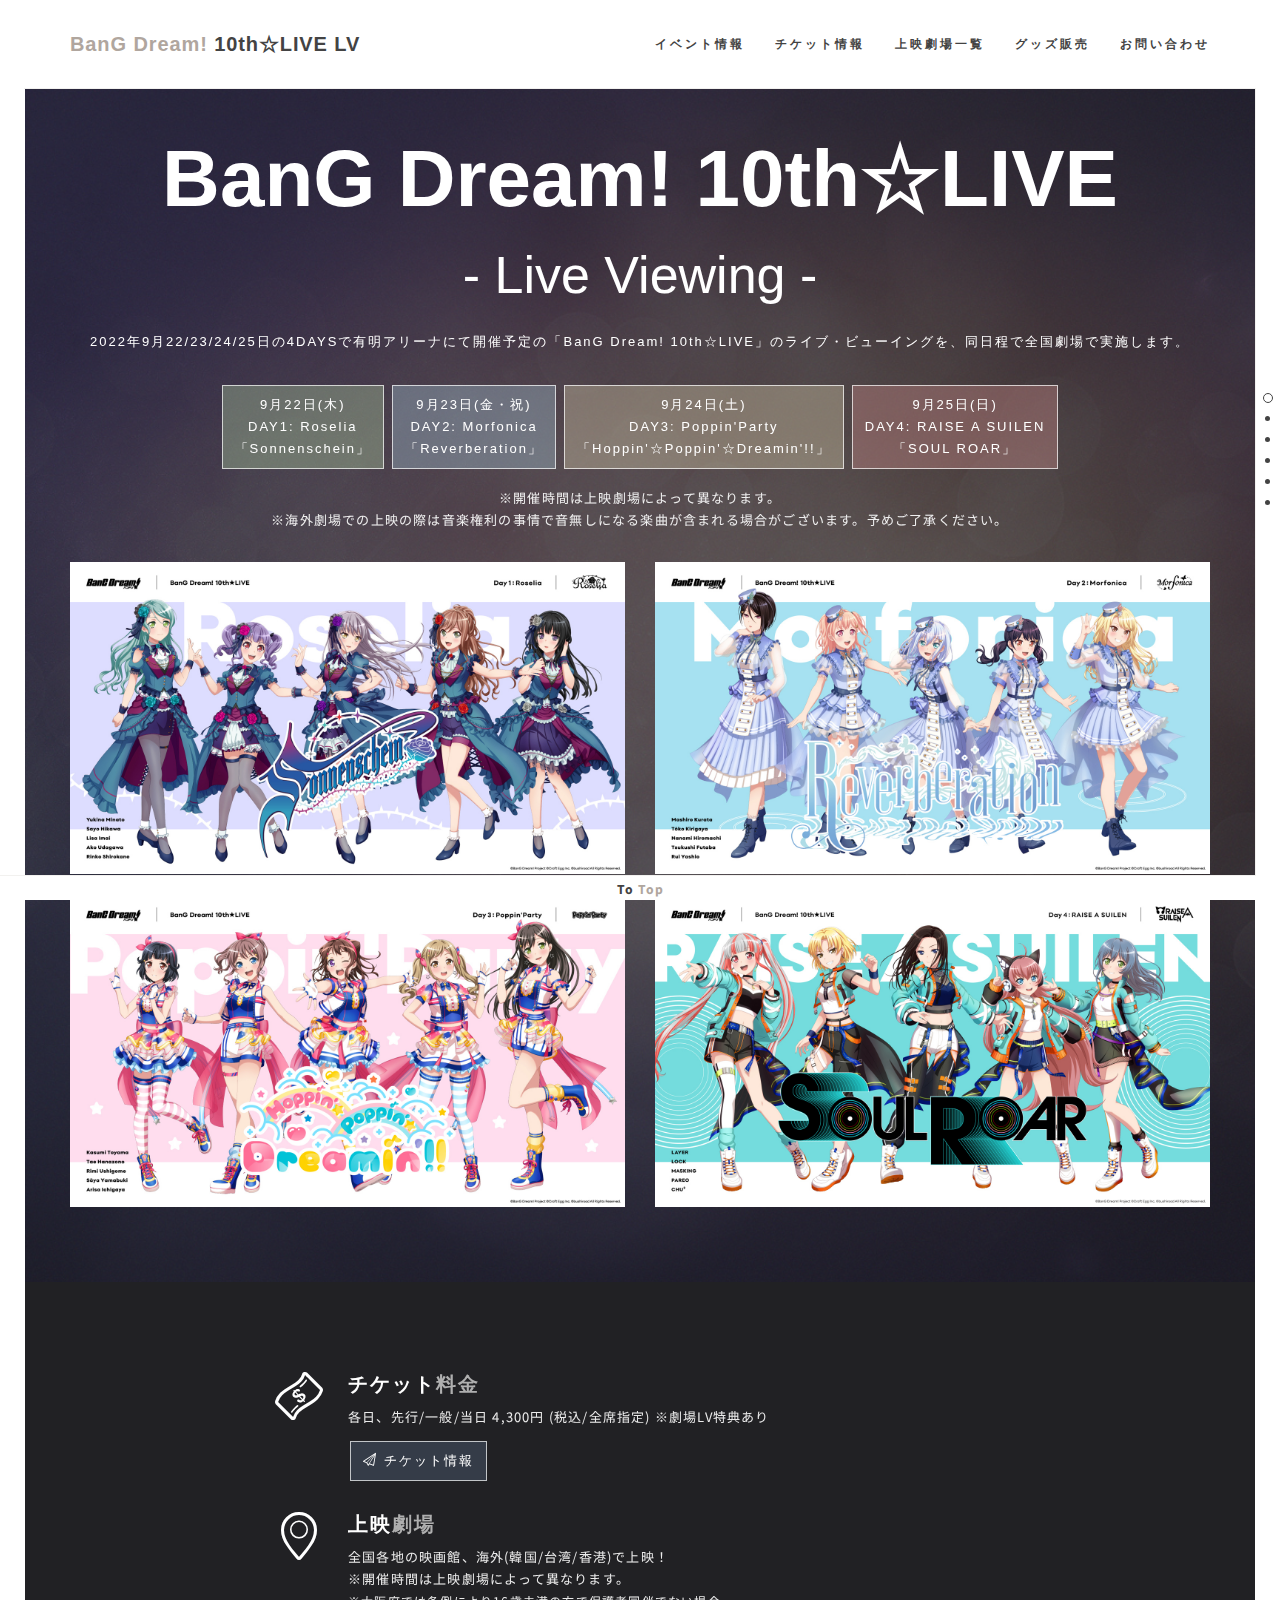
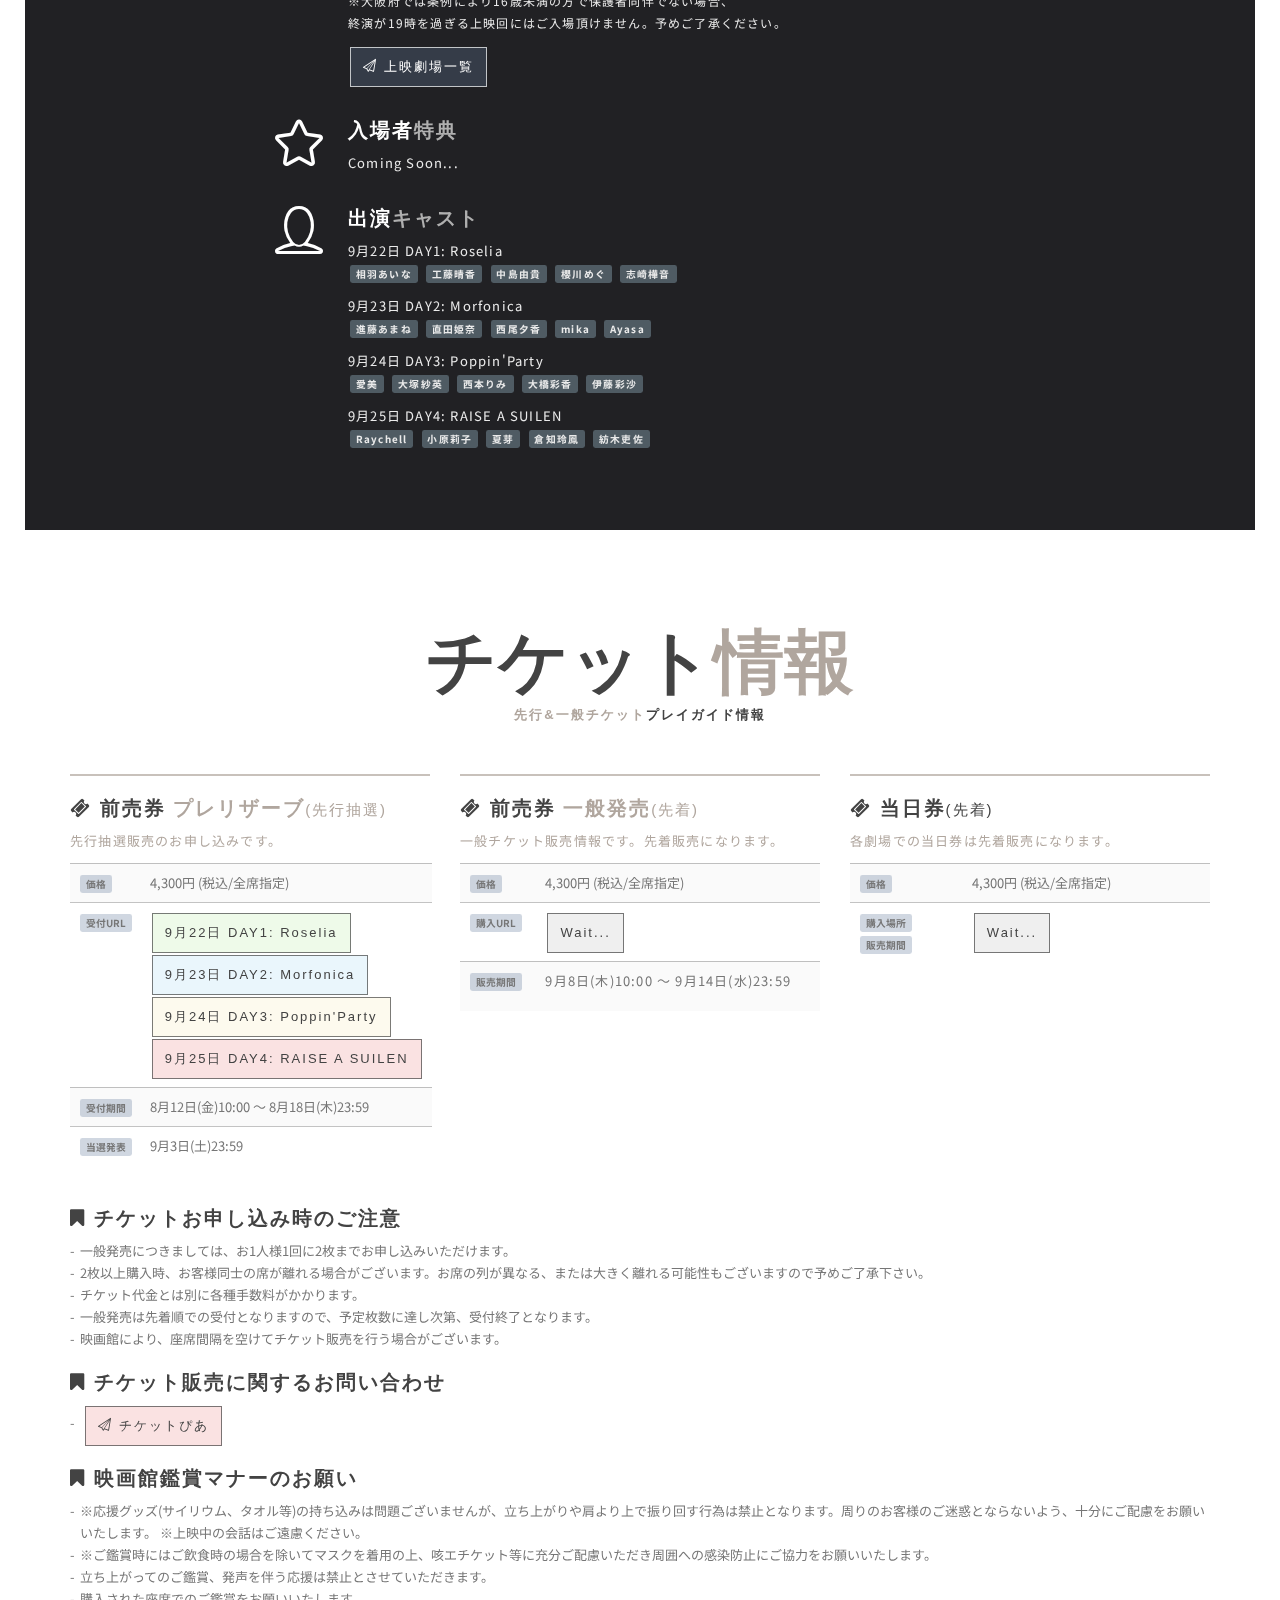
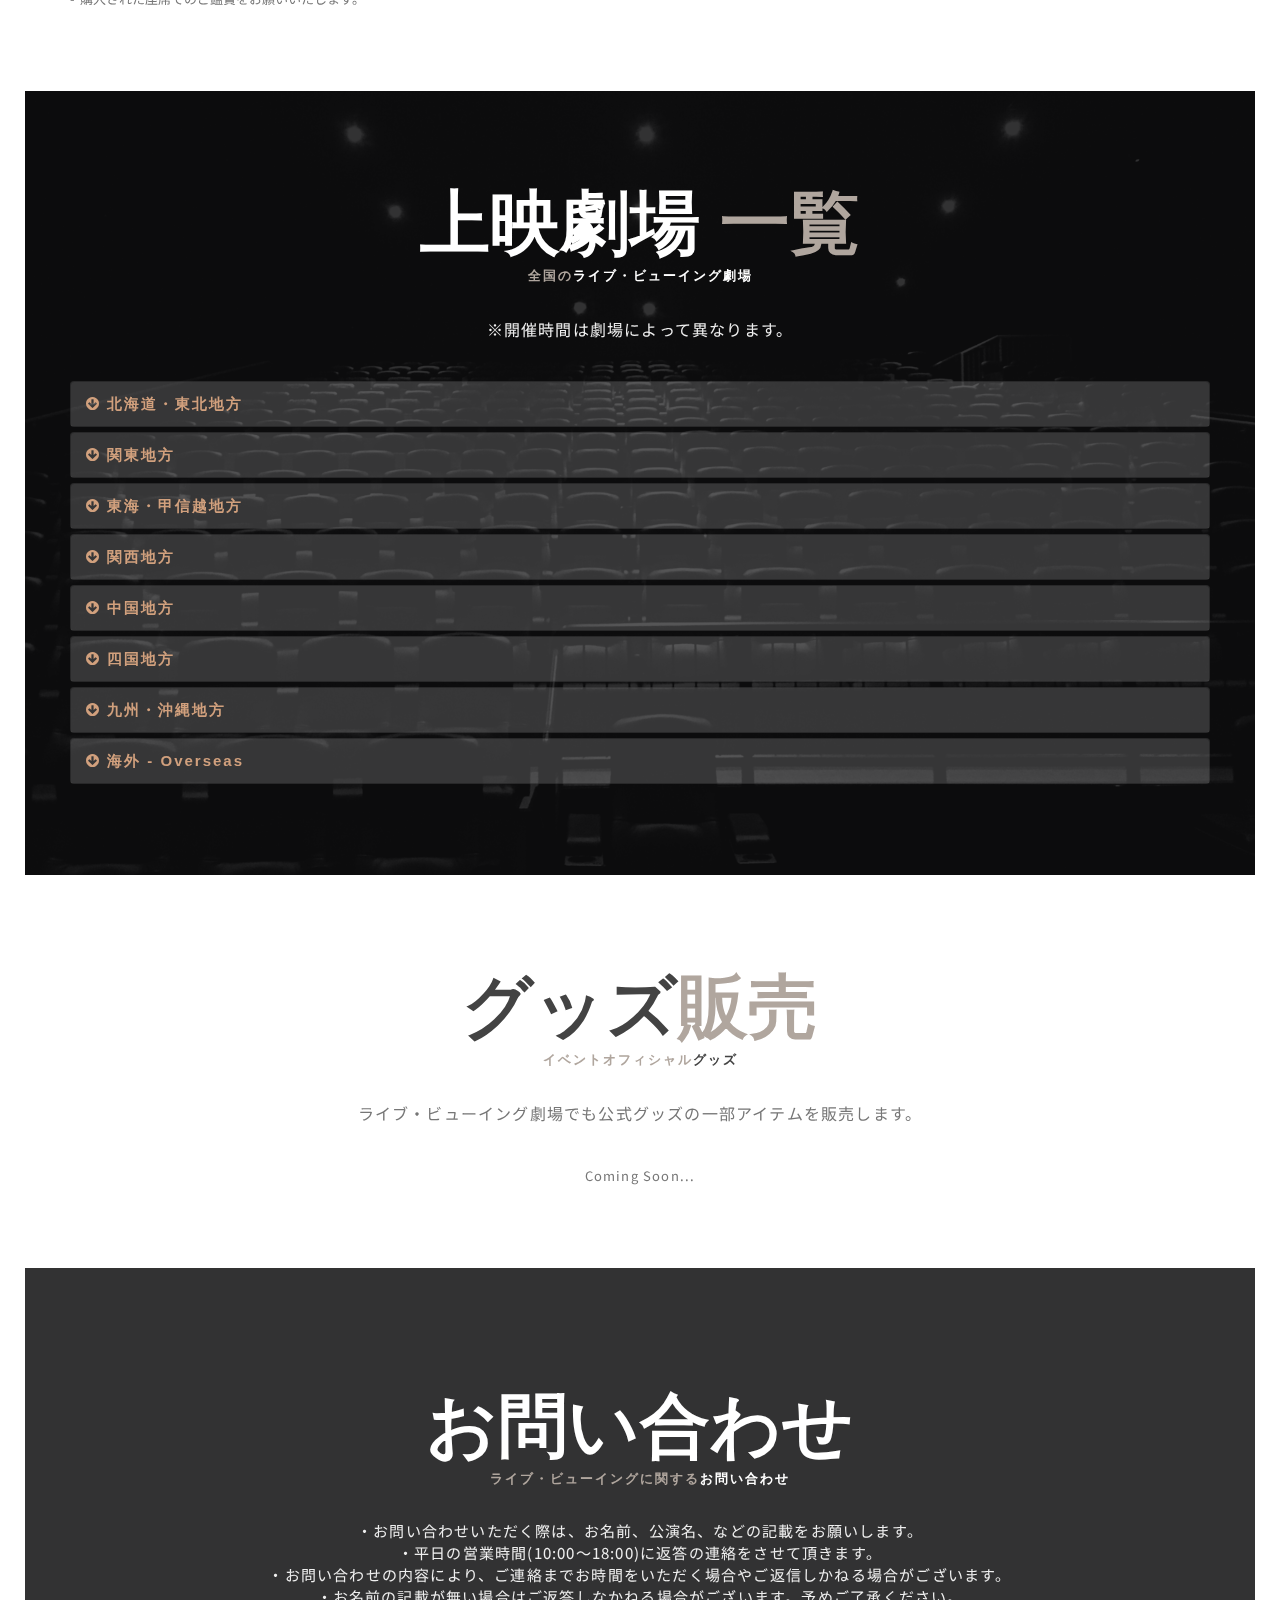
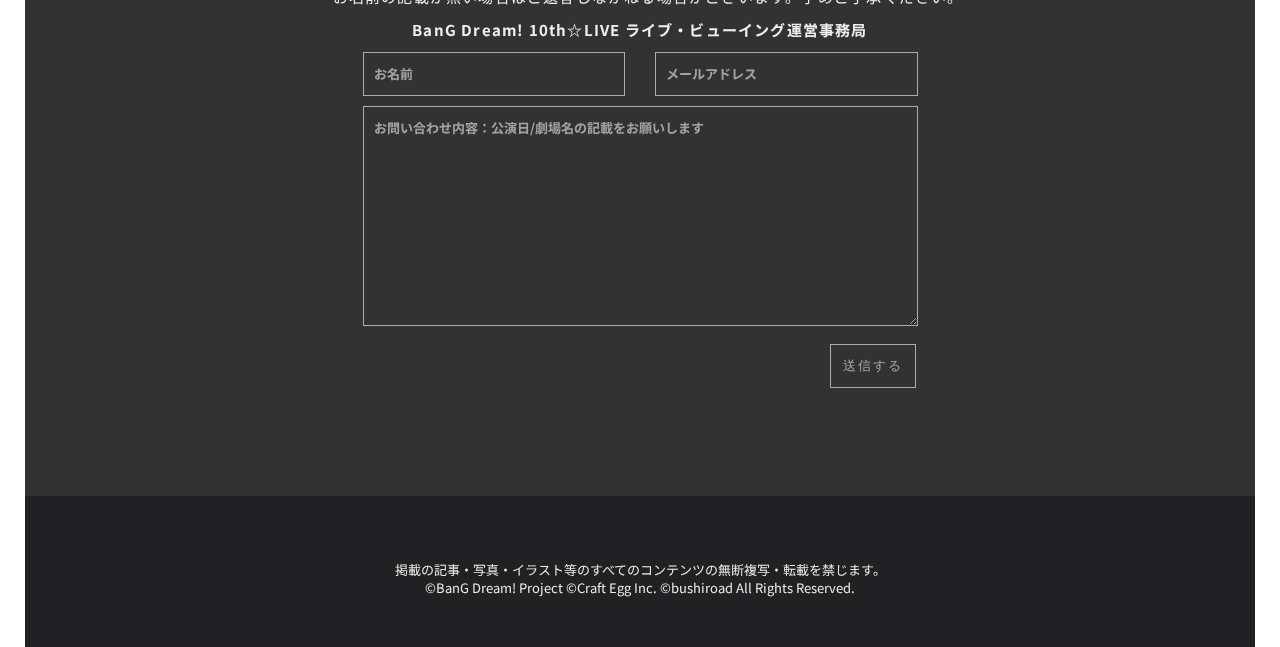
==== commit 193194ea: "Merge pull request #1 from tap0710/0811up" ====
--- a/index0812.html
+++ b/index0812.html
@@ -193,7 +193,6 @@
 					<div class="container">
 						<h2>チケット<span class="highlight">情報</span></h2>
 						<p class="header-details"><span class="highlight">先行&amp;一般チケット</span>プレイガイド情報</p>
-						<p class="text-center">Coming Soon...</p>
 						<div class="row">
 							
 							<div class="col-md-4 top-line">
@@ -390,7 +389,7 @@
 <tr class="active">
 <td>茨城県</td>
 <td>TOHOシネマズひたちなか <a href="https://hlo.tohotheater.jp/net/schedule/024/TNPI2000J01.do" target="_blank"><span class="label label-default">WEB</span></a></td>
-<td><a target="_blank"  href="tel:0570-783-018"><i class="fa fa-phone"></i> 0570-783-018</a></td>
+<td><a target="_blank"  href="tel:050-6868-5036"><i class="fa fa-phone"></i> 050-6868-5036</a></td>
 <td>
 <div><span class="label label-info">9/22(木)</span>　<span class="label label-danger">9/23(金)</span>　<span class="label label-danger">9/24(土)</span>　<span class="label label-danger">9/25(日)</span></div>
 </td>
@@ -469,7 +468,7 @@
 </tr>
 <tr>
 <td>東京都</td>
-<td>グランドシネマサンシャイン池袋 <a href="https://www.unitedcinemas.jp/odaiba/index.html" target="_blank"><span class="label label-default">WEB</span></a></td>
+<td>グランドシネマサンシャイン池袋 <a href="https://www.cinemasunshine.co.jp/theater/gdcs/" target="_blank"><span class="label label-default">WEB</span></a></td>
 <td><a target="_blank"  href="tel:03-6915-2722"><i class="fa fa-phone"></i> 03-6915-2722</a></td>
 <td>
 <div><span class="label label-info">9/22(木)</span></div>
@@ -501,8 +500,8 @@
 </tr>
 <tr>
 <td>東京都</td>
-<td>T・ジョイ PRINCE 品川 <a href="https://tjoy.jp/t-joy_yokohama" target="_blank"><span class="label label-default">WEB</span></a></td>
-<td><a target="_blank"  href="tel:045-534-5680"><i class="fa fa-phone"></i> 045-534-5680</a></td>
+<td>T・ジョイ PRINCE 品川 <a href="https://tjoy.jp/tjoy-prince-shinagawa" target="_blank"><span class="label label-default">WEB</span></a></td>
+<td><a target="_blank"  href="tel:03-5421-1113"><i class="fa fa-phone"></i> 03-5421-1113</a></td>
 <td>
 <div><span class="label label-info">9/22(木)</span>　<span class="label label-danger">9/23(金)</span>　<span class="label label-danger">9/24(土)</span>　<span class="label label-danger">9/25(日)</span></div>
 </td>
@@ -631,7 +630,7 @@
 </tr>
 <tr class="active">
 <td>愛知県</td>
-<td>イオンシネマ名古屋茶屋 <a href="https://hlo.tohotheater.jp/net/schedule/021/TNPI2000J01.do" target="_blank"><span class="label label-default">WEB</span></a></td>
+<td>イオンシネマ名古屋茶屋 <a href="https://www.aeoncinema.com/cinema/nagoyachaya/" target="_blank"><span class="label label-default">WEB</span></a></td>
 <td><a target="_blank"  href="tel:052-309-4610"><i class="fa fa-phone"></i> 052-309-4610</a></td>
 <td>
 <div><span class="label label-info">9/22(木)</span>　<span class="label label-danger">9/23(金)</span>　<span class="label label-danger">9/24(土)</span>　<span class="label label-danger">9/25(日)</span></div>
@@ -946,7 +945,8 @@
 		</div>
 		<div id="collapseEight" class="panel-collapse collapse">
 			<div class="panel-body">
-				<table class="table">
+				<!--
+<table class="table">
 	<thead>
 		<tr>
 			<th>都道府県名</th>
@@ -1041,7 +1041,8 @@
 		</tr>
 </tbody>
 </table>
-
+-->
+<p>Coming soon...</p>
 			</div>
 		</div>
 	</div>
